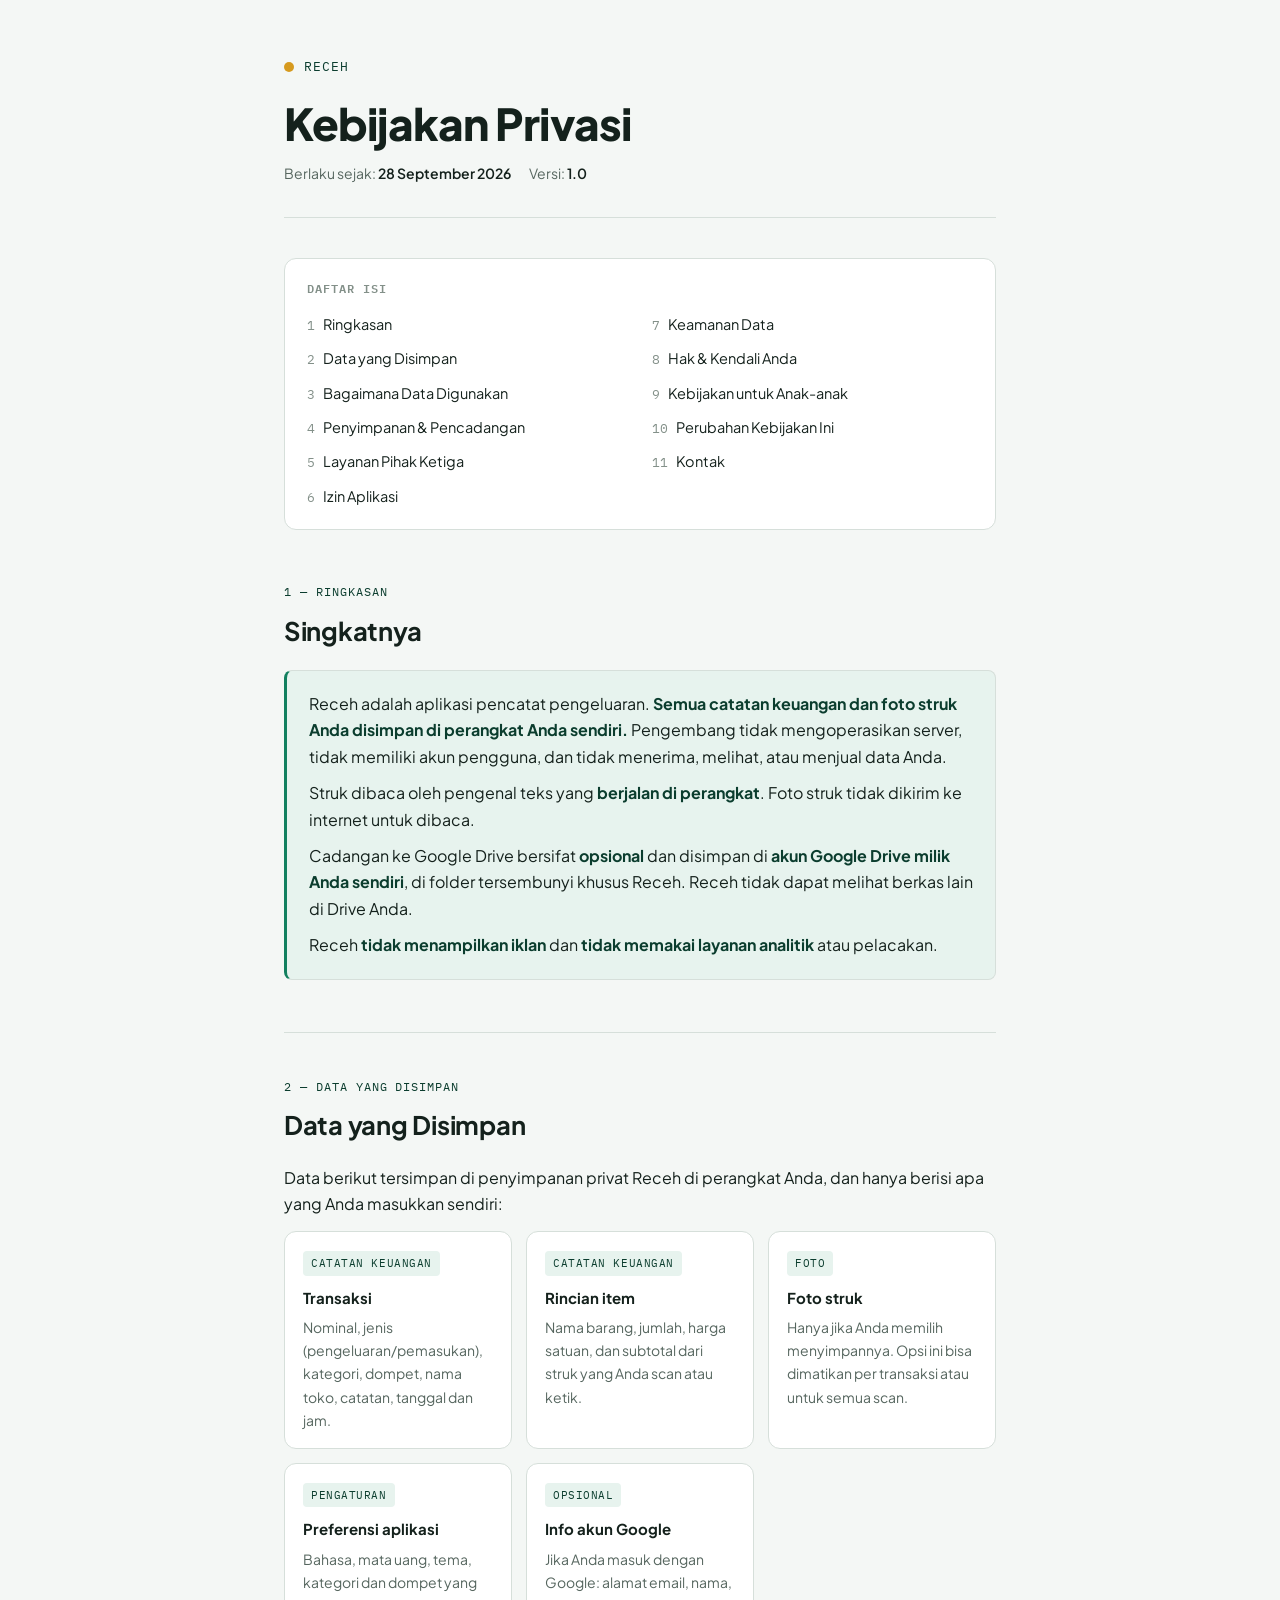
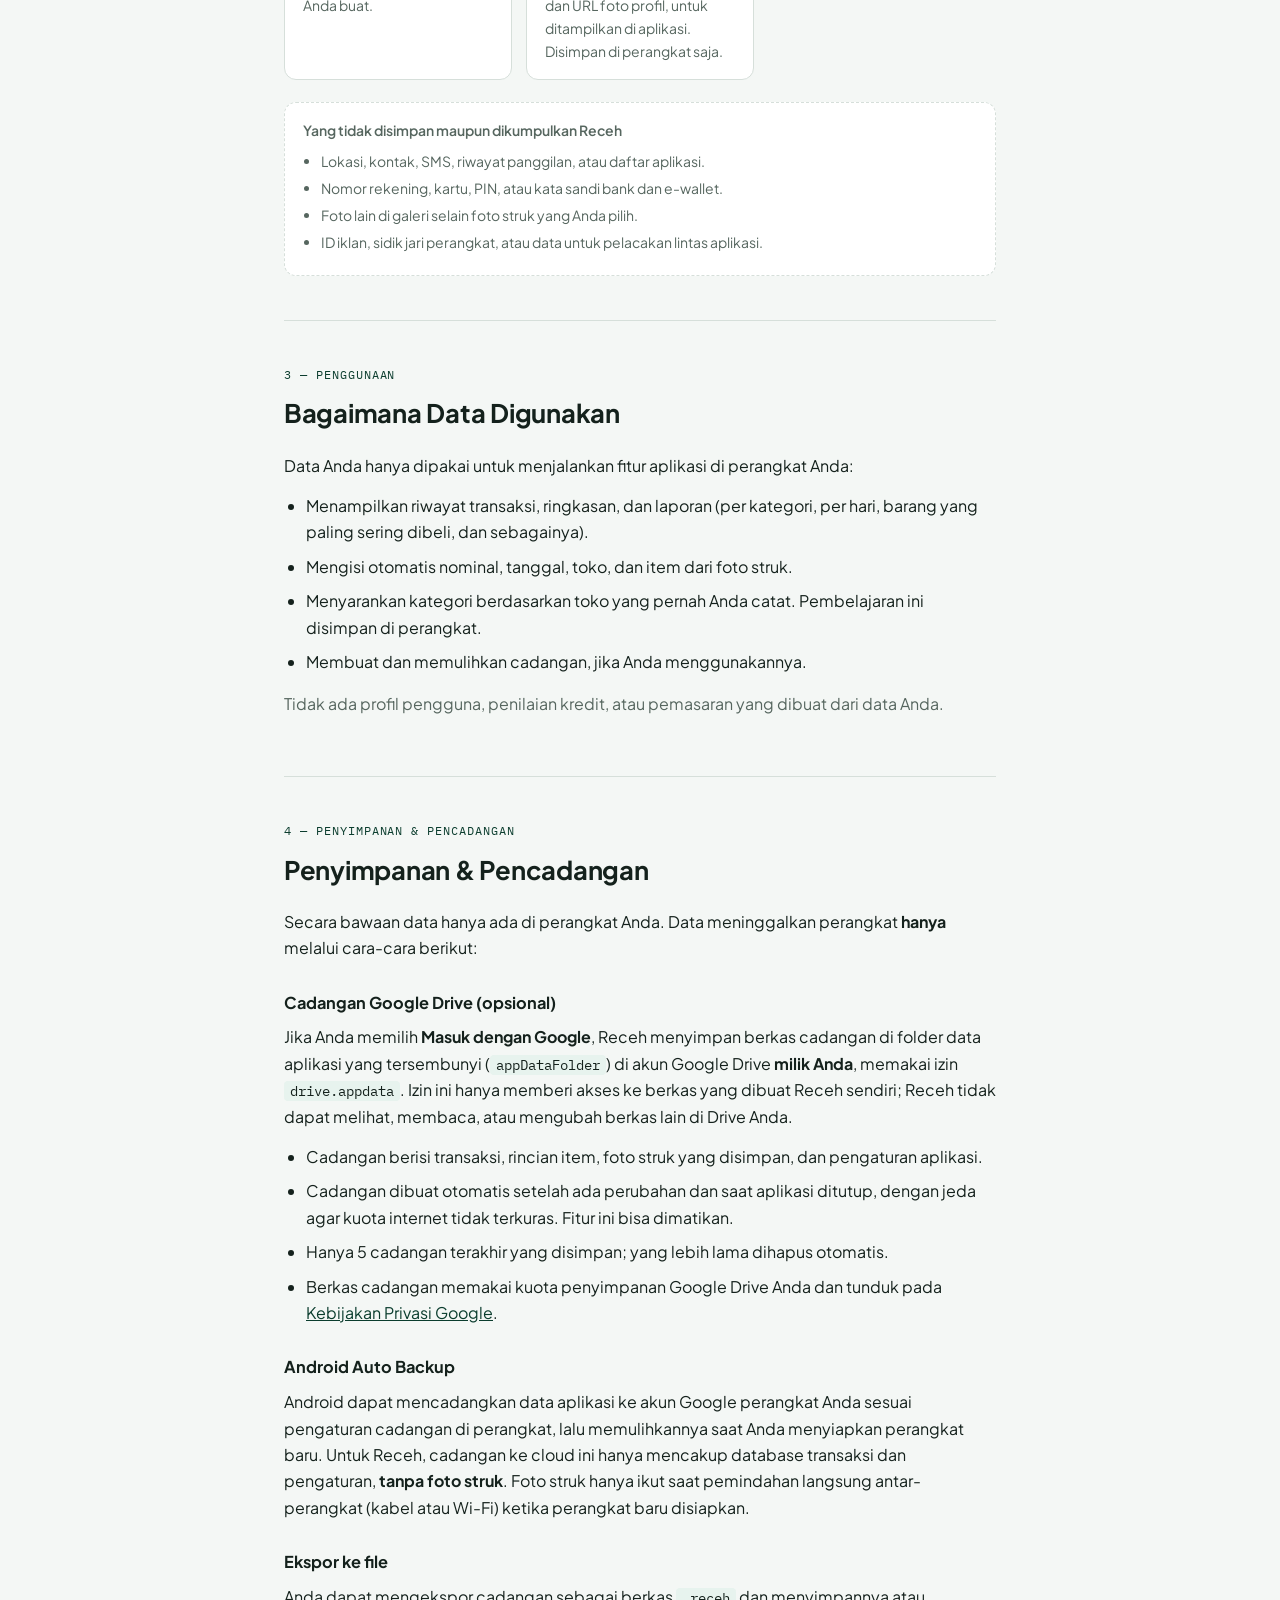
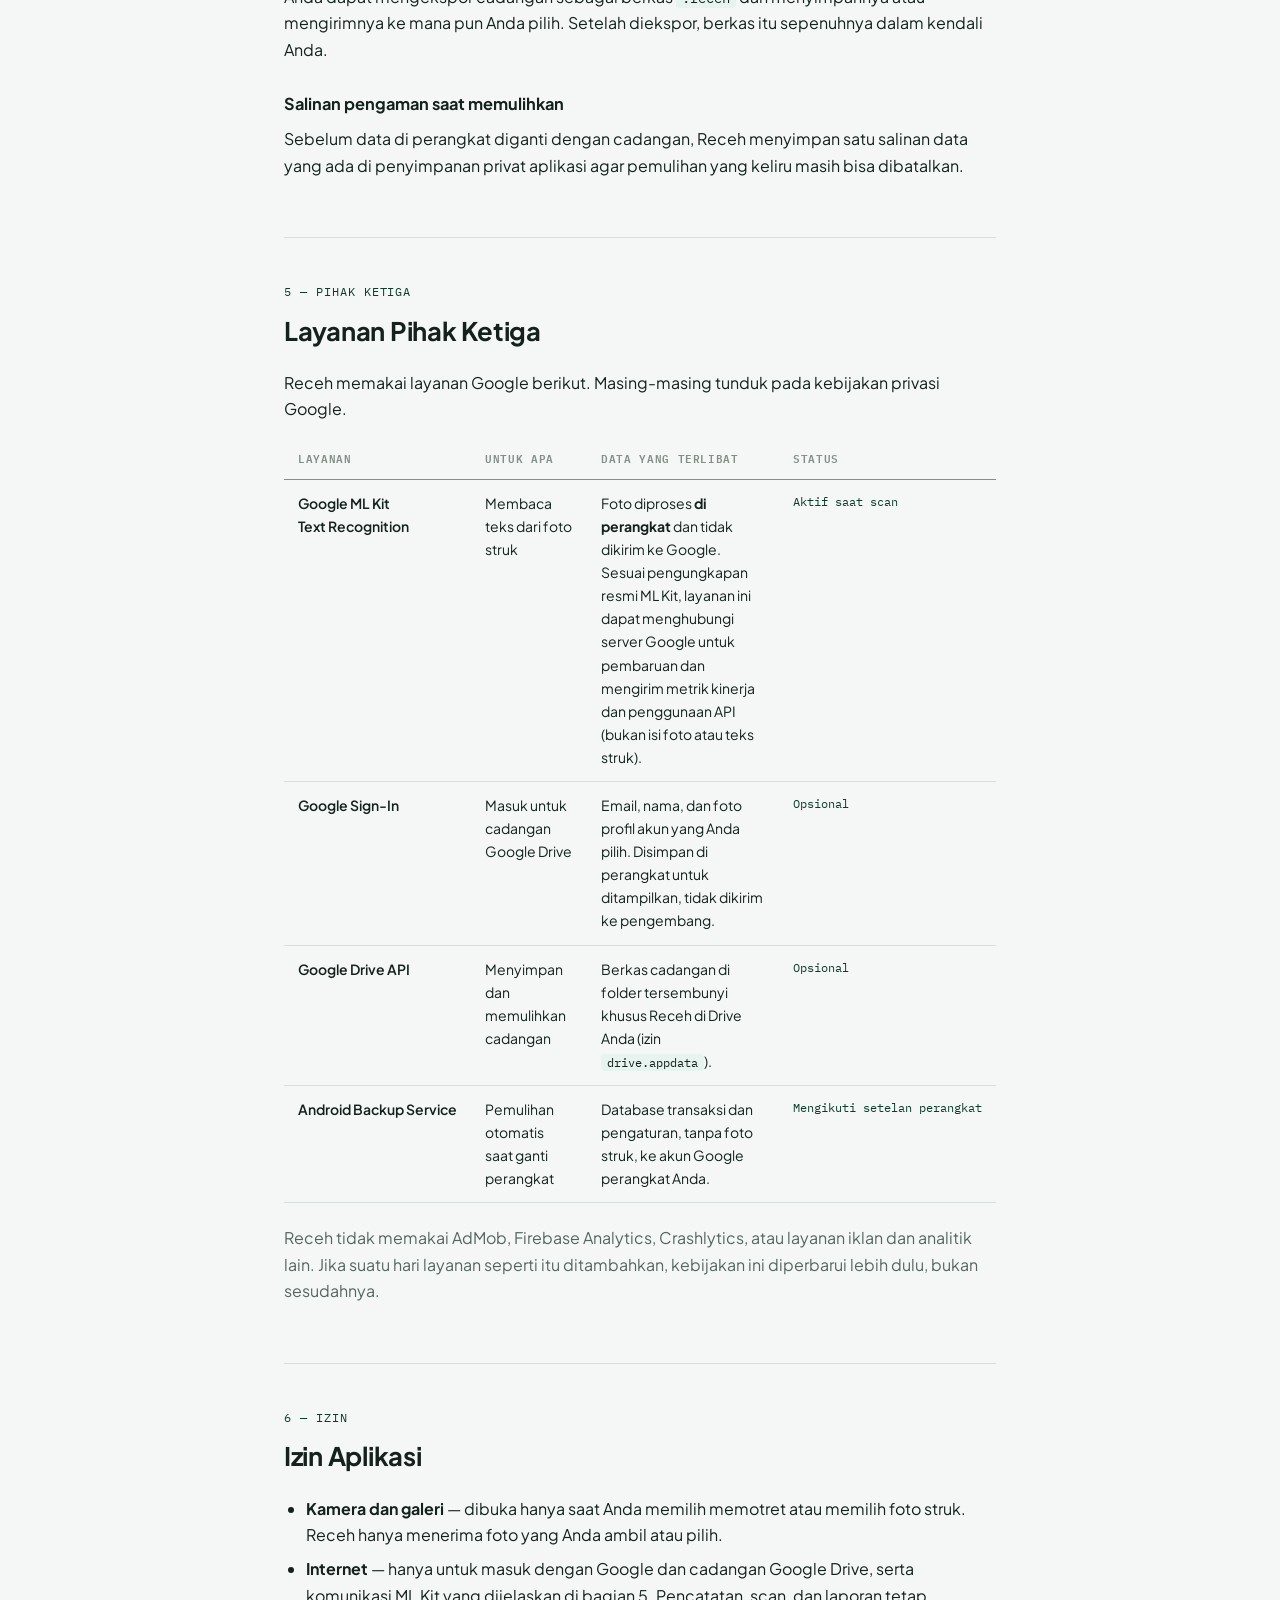
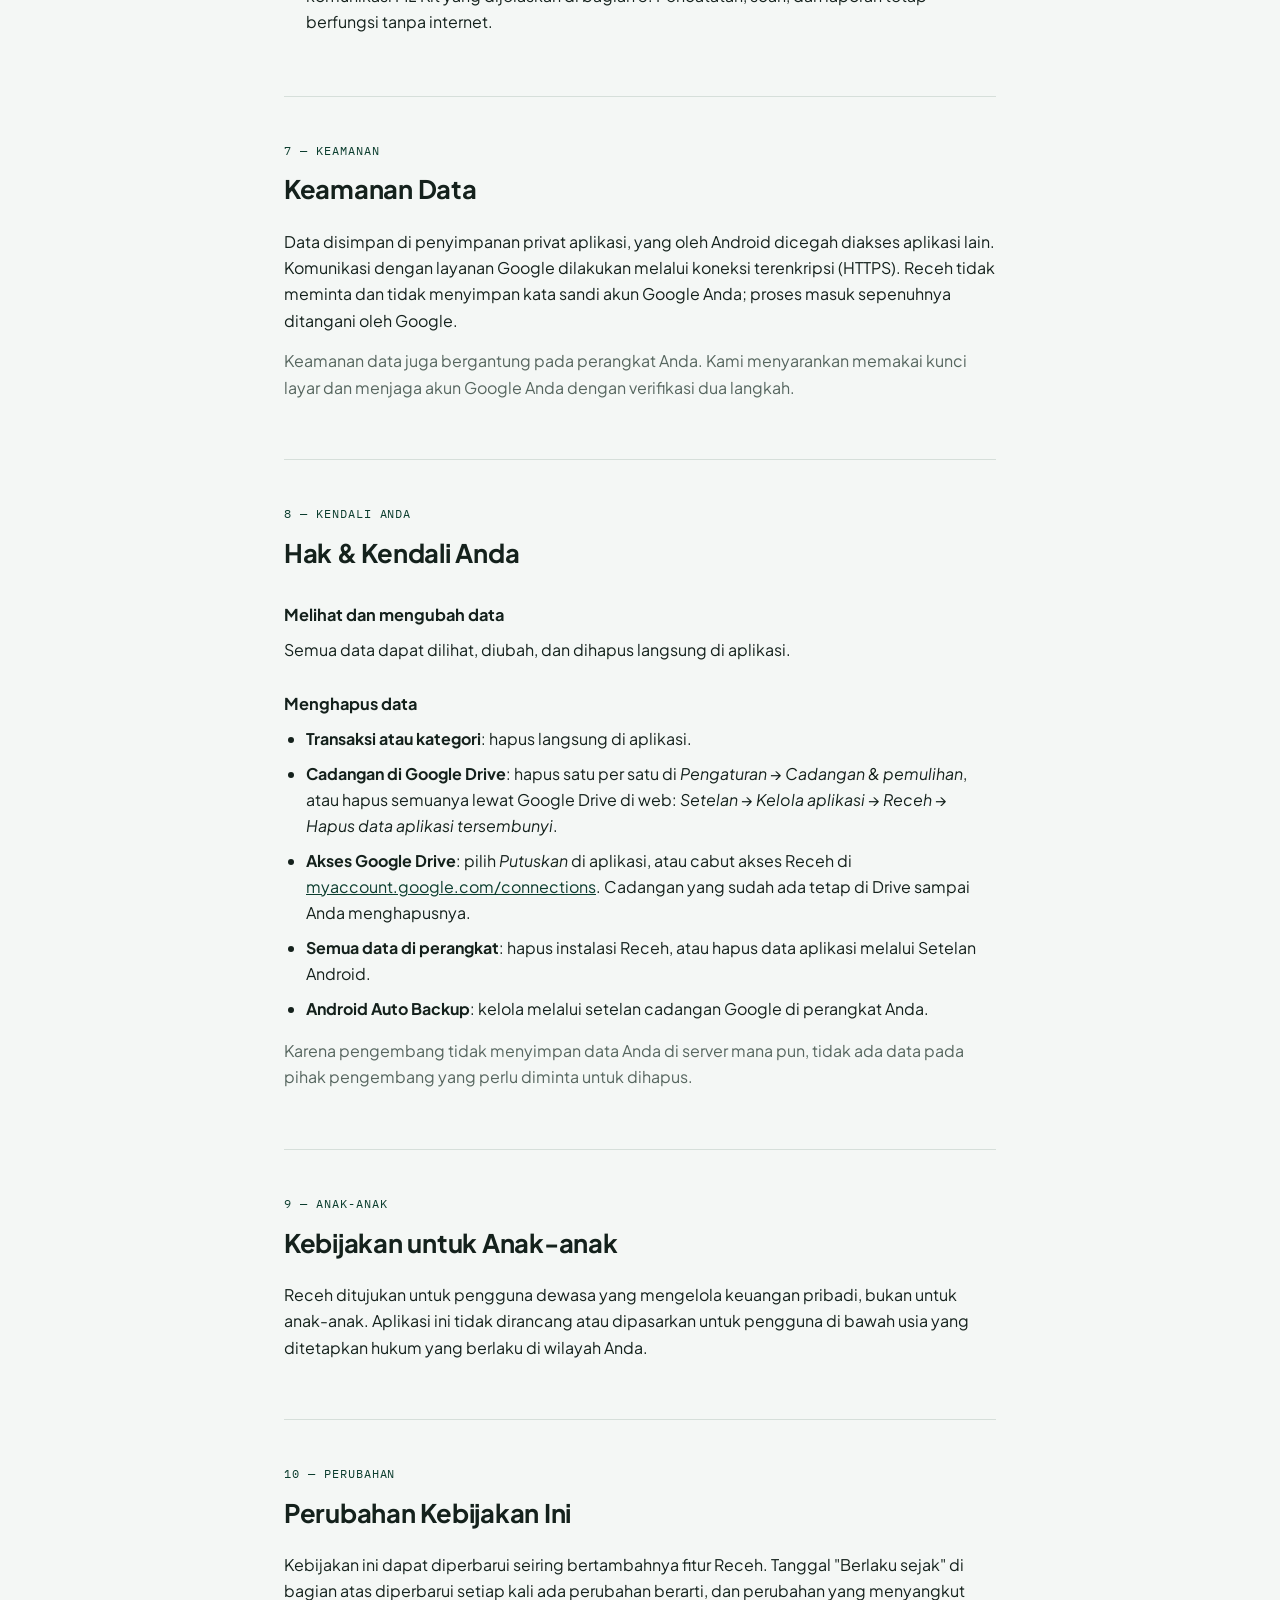
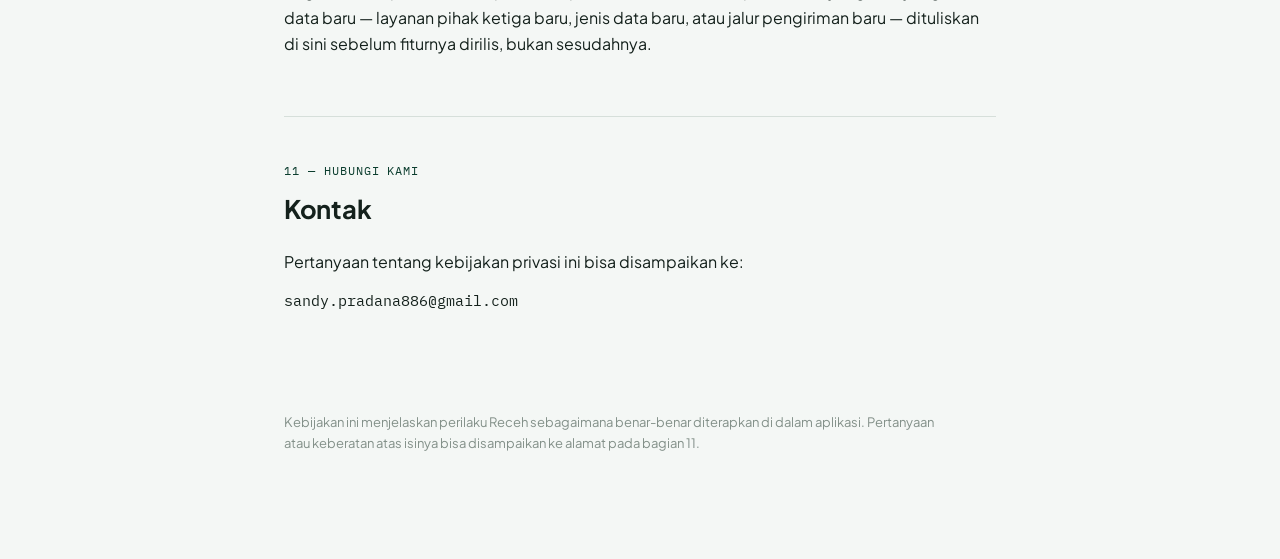
==== index.html @ eab9de89 "Kebijakan privasi Receh Halaman publik untuk Google Play Console dan layar Branding OAuth: data yang" ====
<!doctype html>
<html lang="id">
<head>
<meta charset="utf-8">
<meta name="viewport" content="width=device-width, initial-scale=1">
<title>Receh</title>
<meta http-equiv="refresh" content="0; url=privacy-policy.html">
<link rel="canonical" href="privacy-policy.html">
</head>
<body>
<p><a href="privacy-policy.html">Kebijakan Privasi Receh</a></p>
</body>
</html>
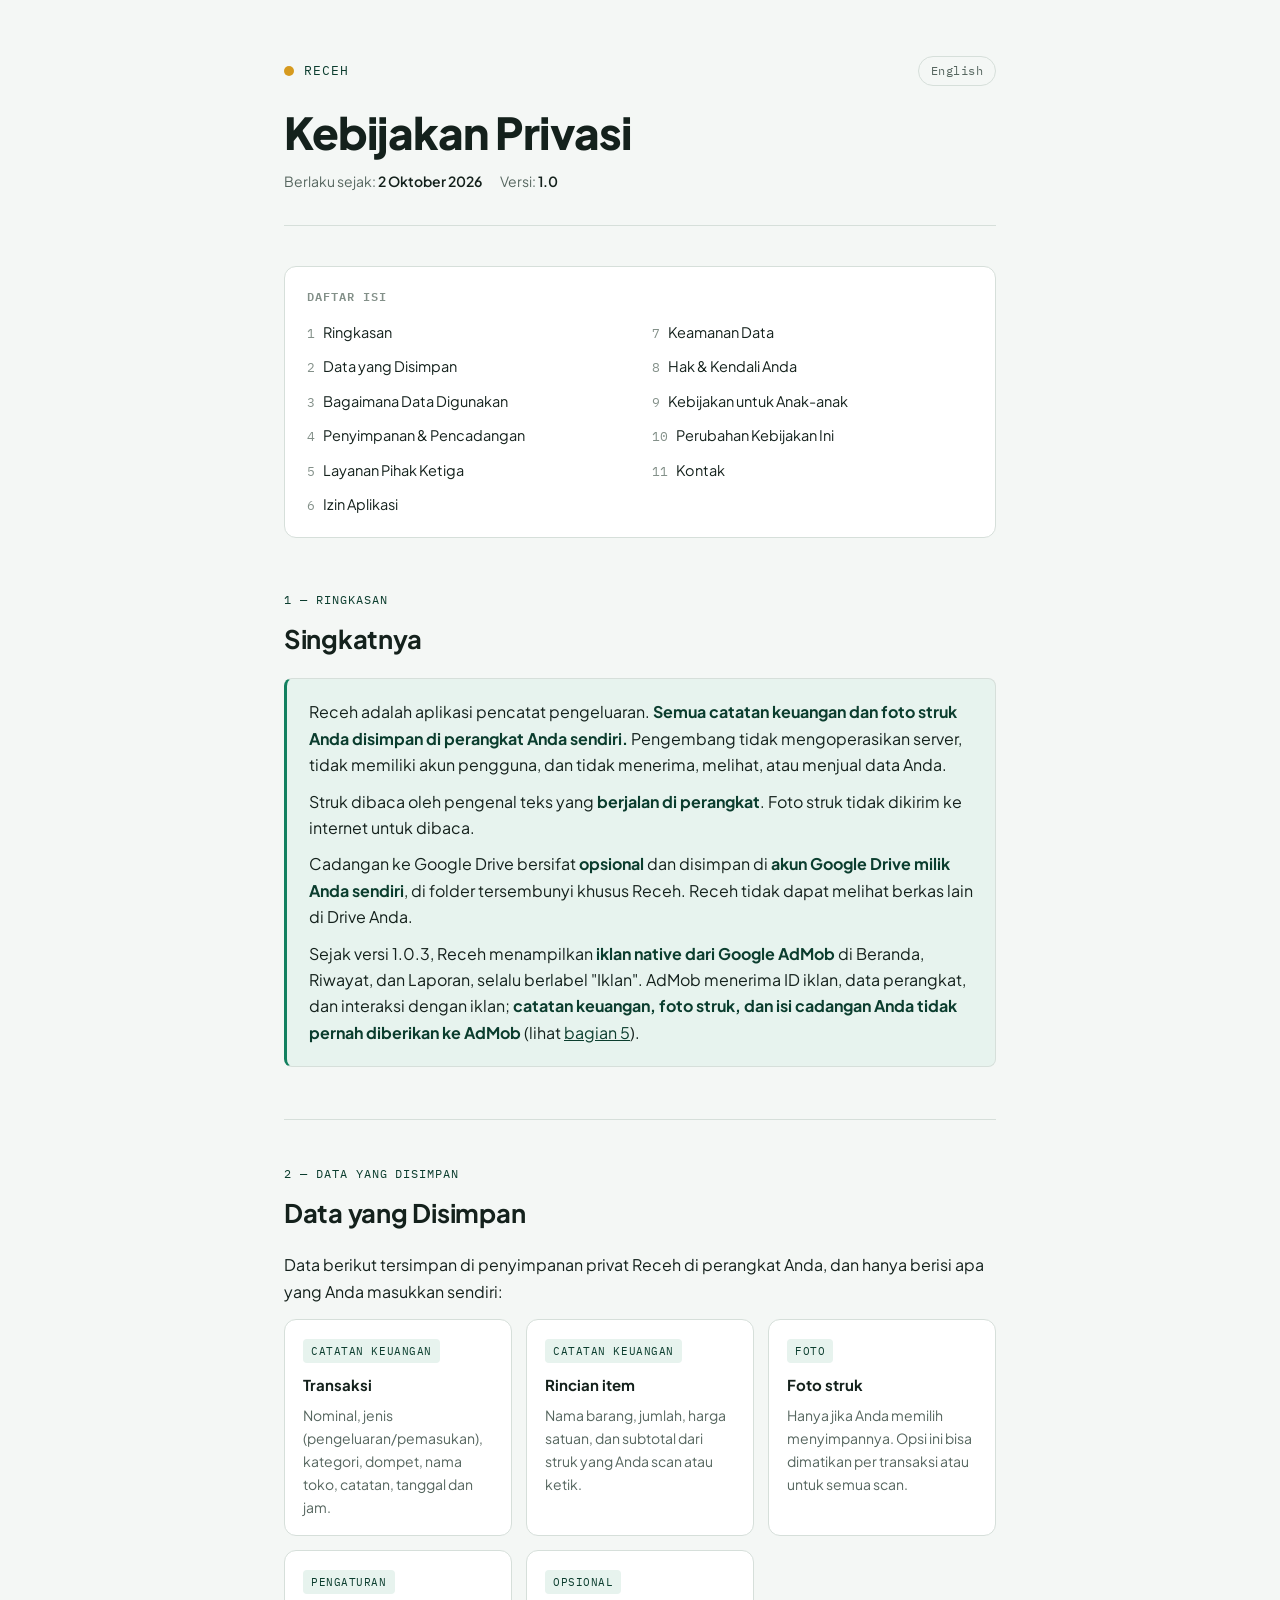
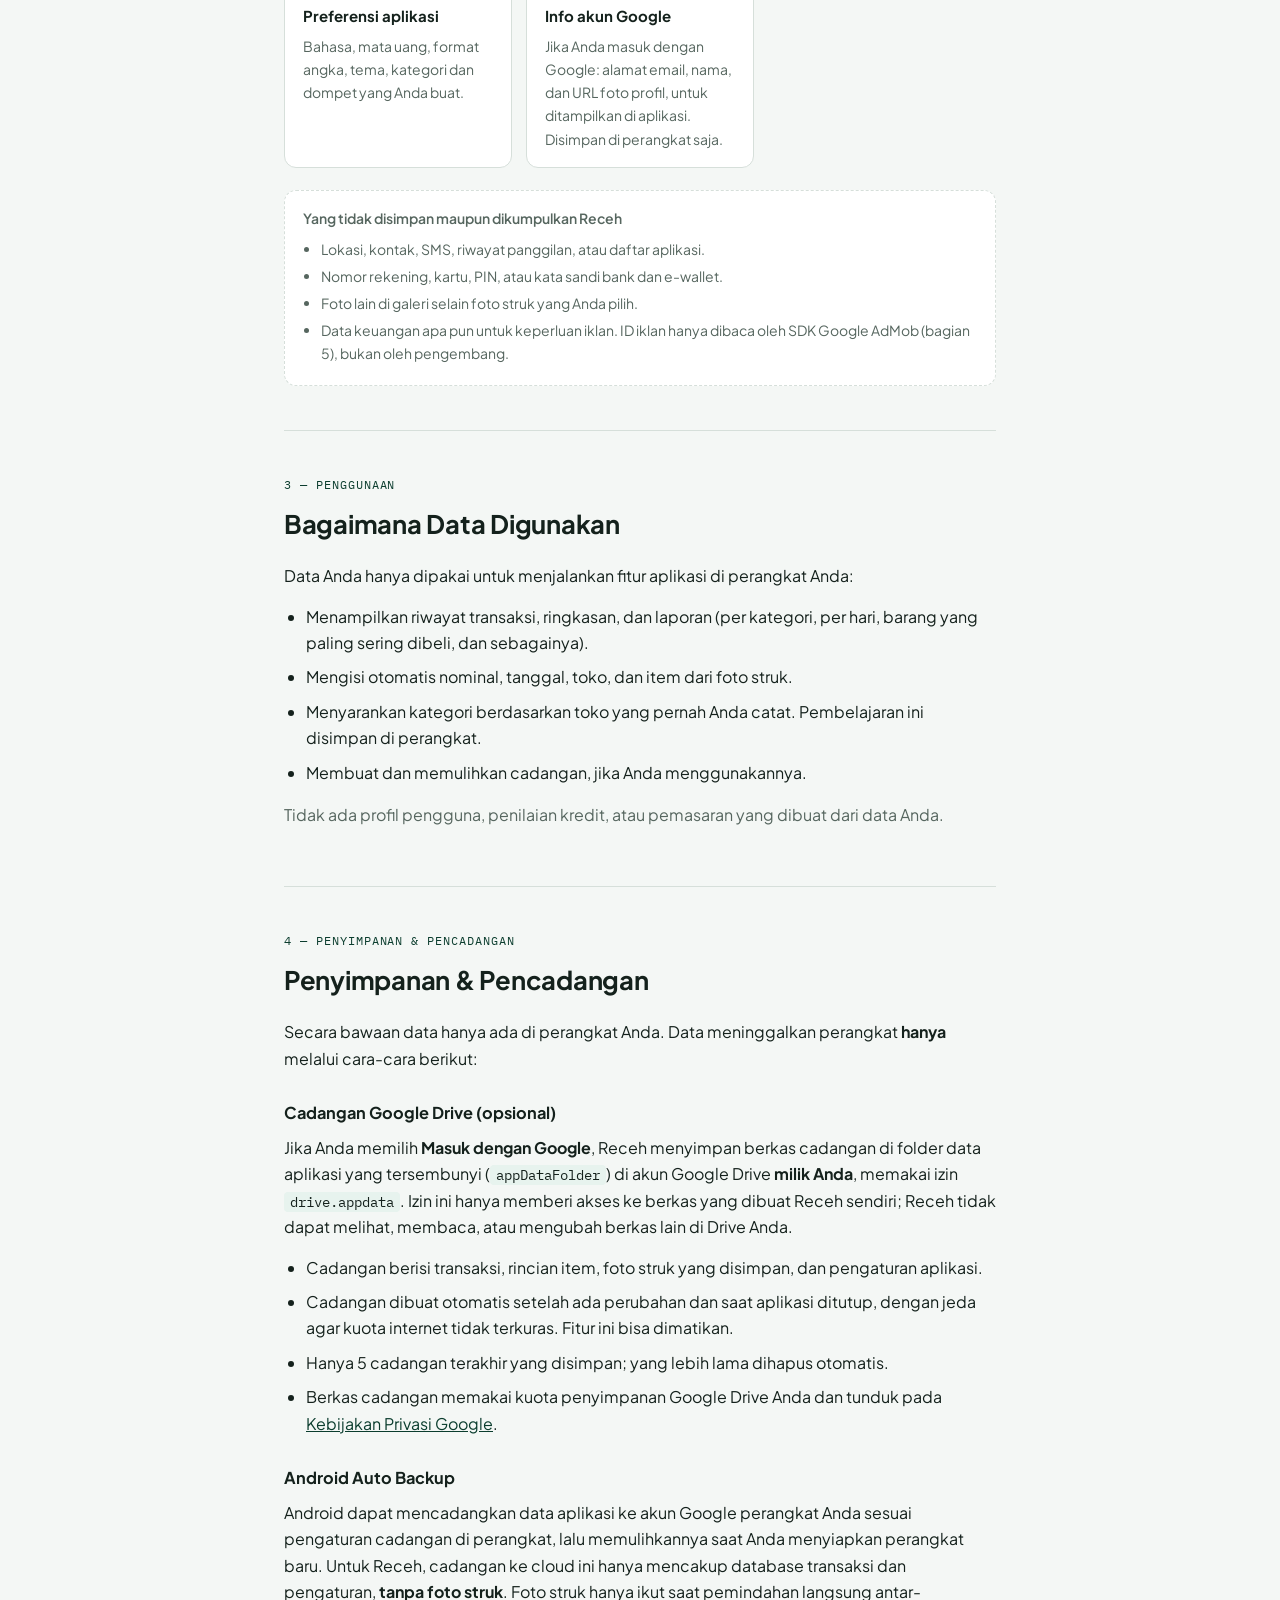
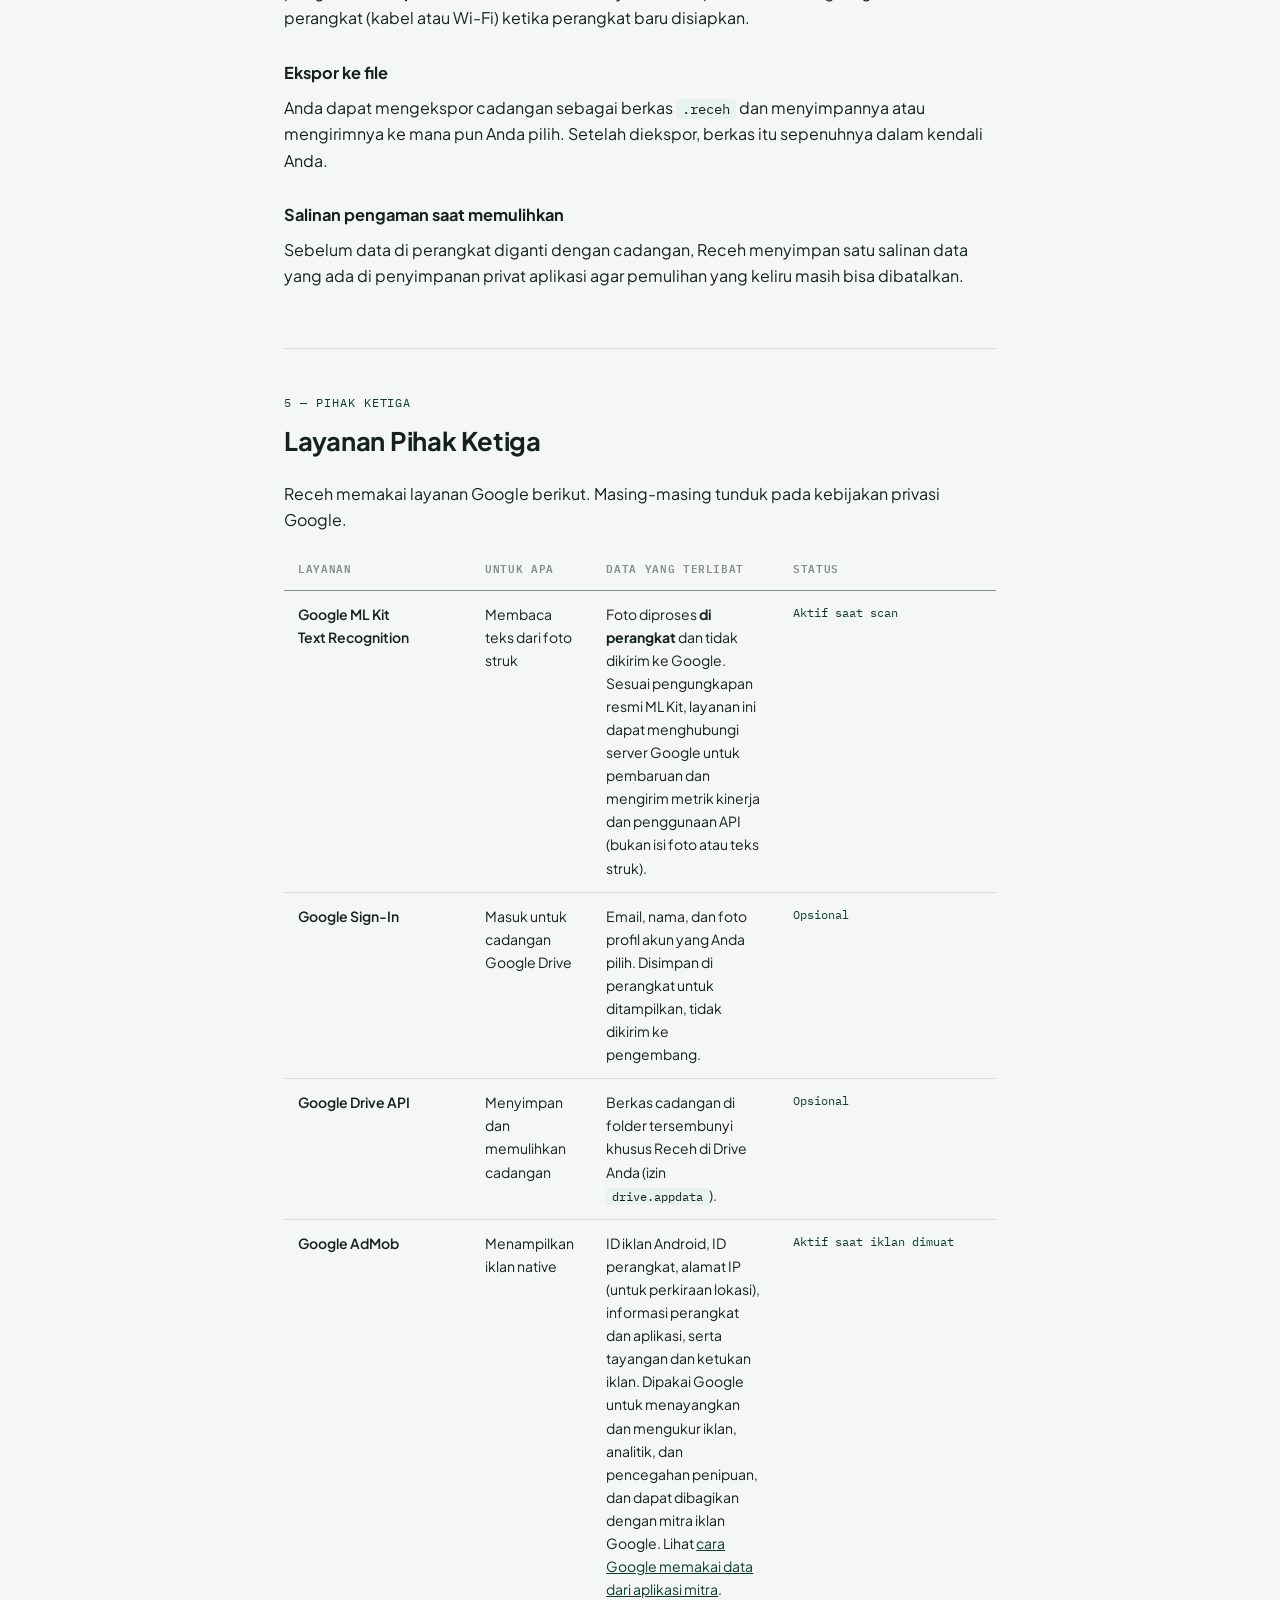
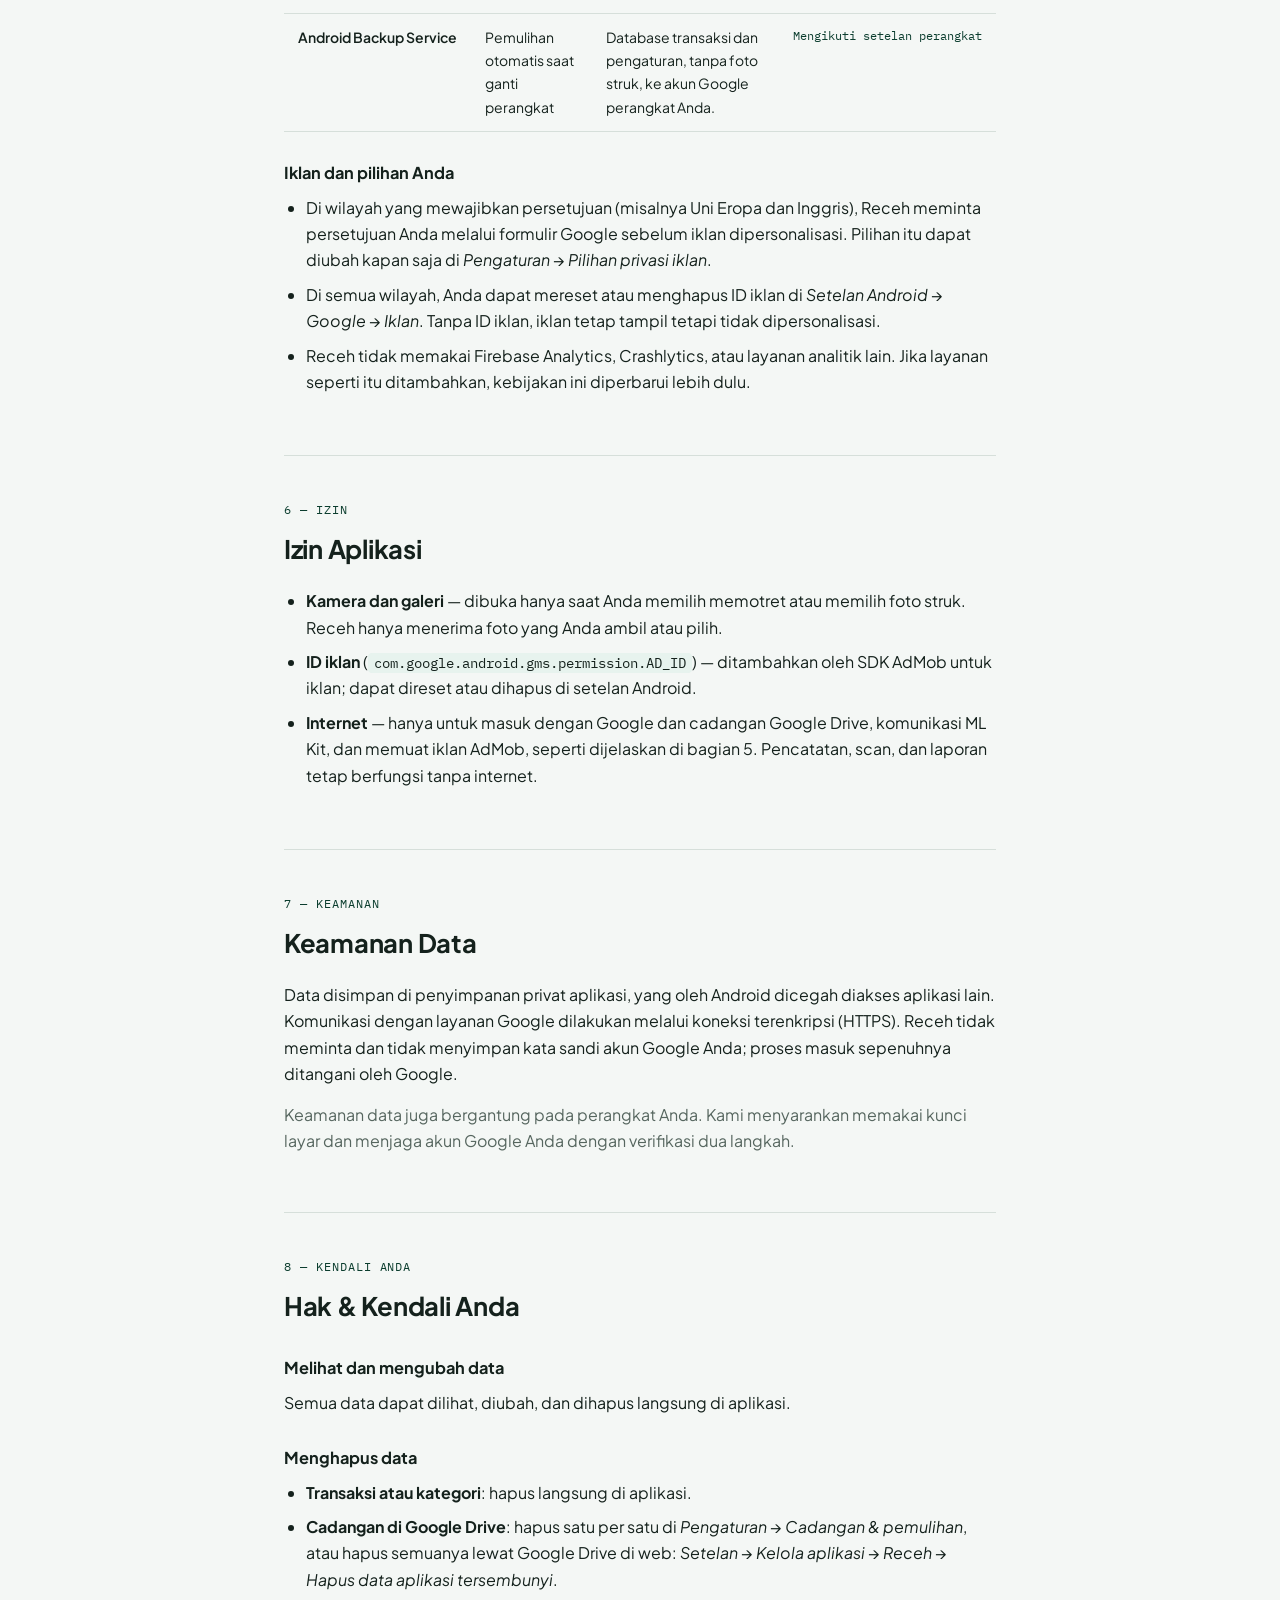
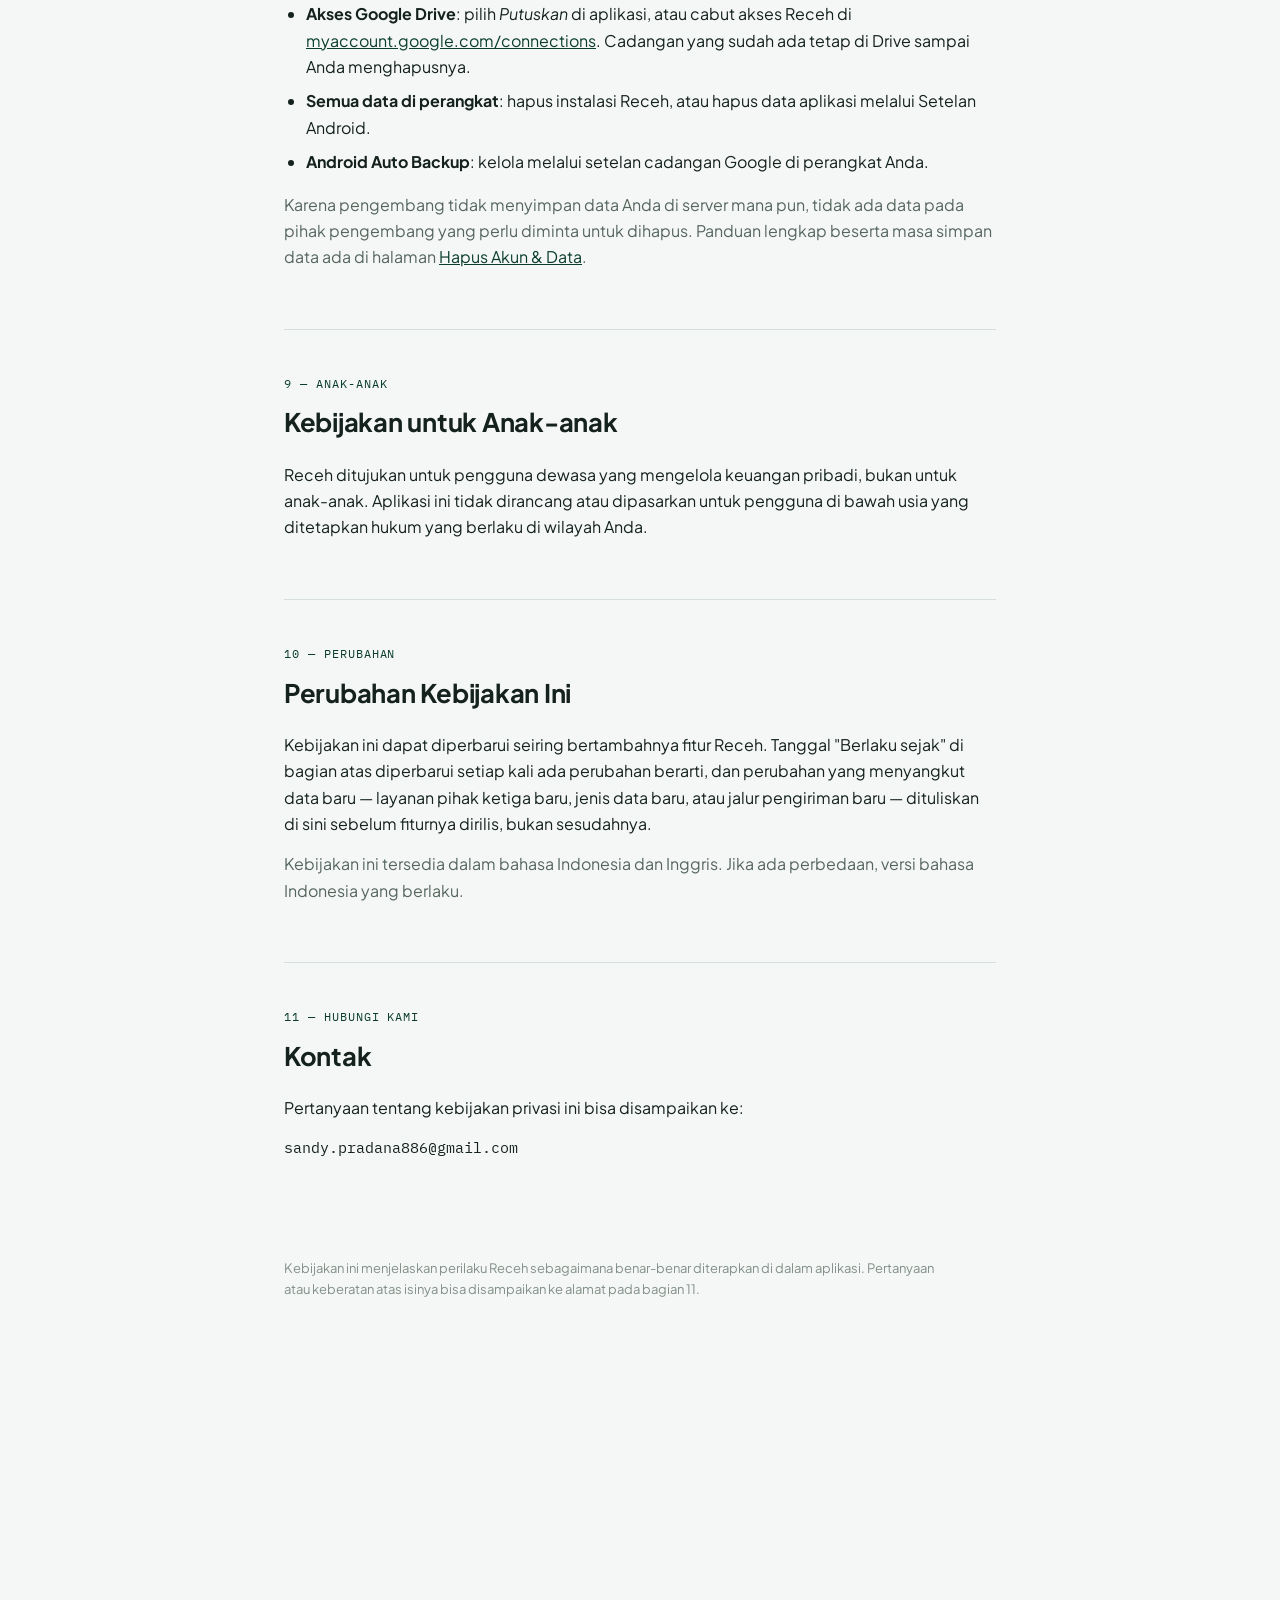
==== commit 7162ae55: "Kebijakan privasi dalam bahasa Inggris dan tombol ganti bahasa Co-Authored-By: Claude Opus 5.5 <nore" ====
--- a/index.html
+++ b/index.html
@@ -8,6 +8,6 @@
 <link rel="canonical" href="privacy-policy.html">
 </head>
 <body>
-<p><a href="privacy-policy.html">Kebijakan Privasi Receh</a></p>
+<p><a href="privacy-policy.html">Kebijakan Privasi Receh</a> · <a href="privacy-policy-en.html" hreflang="en">Receh Privacy Policy (English)</a></p>
 </body>
 </html>
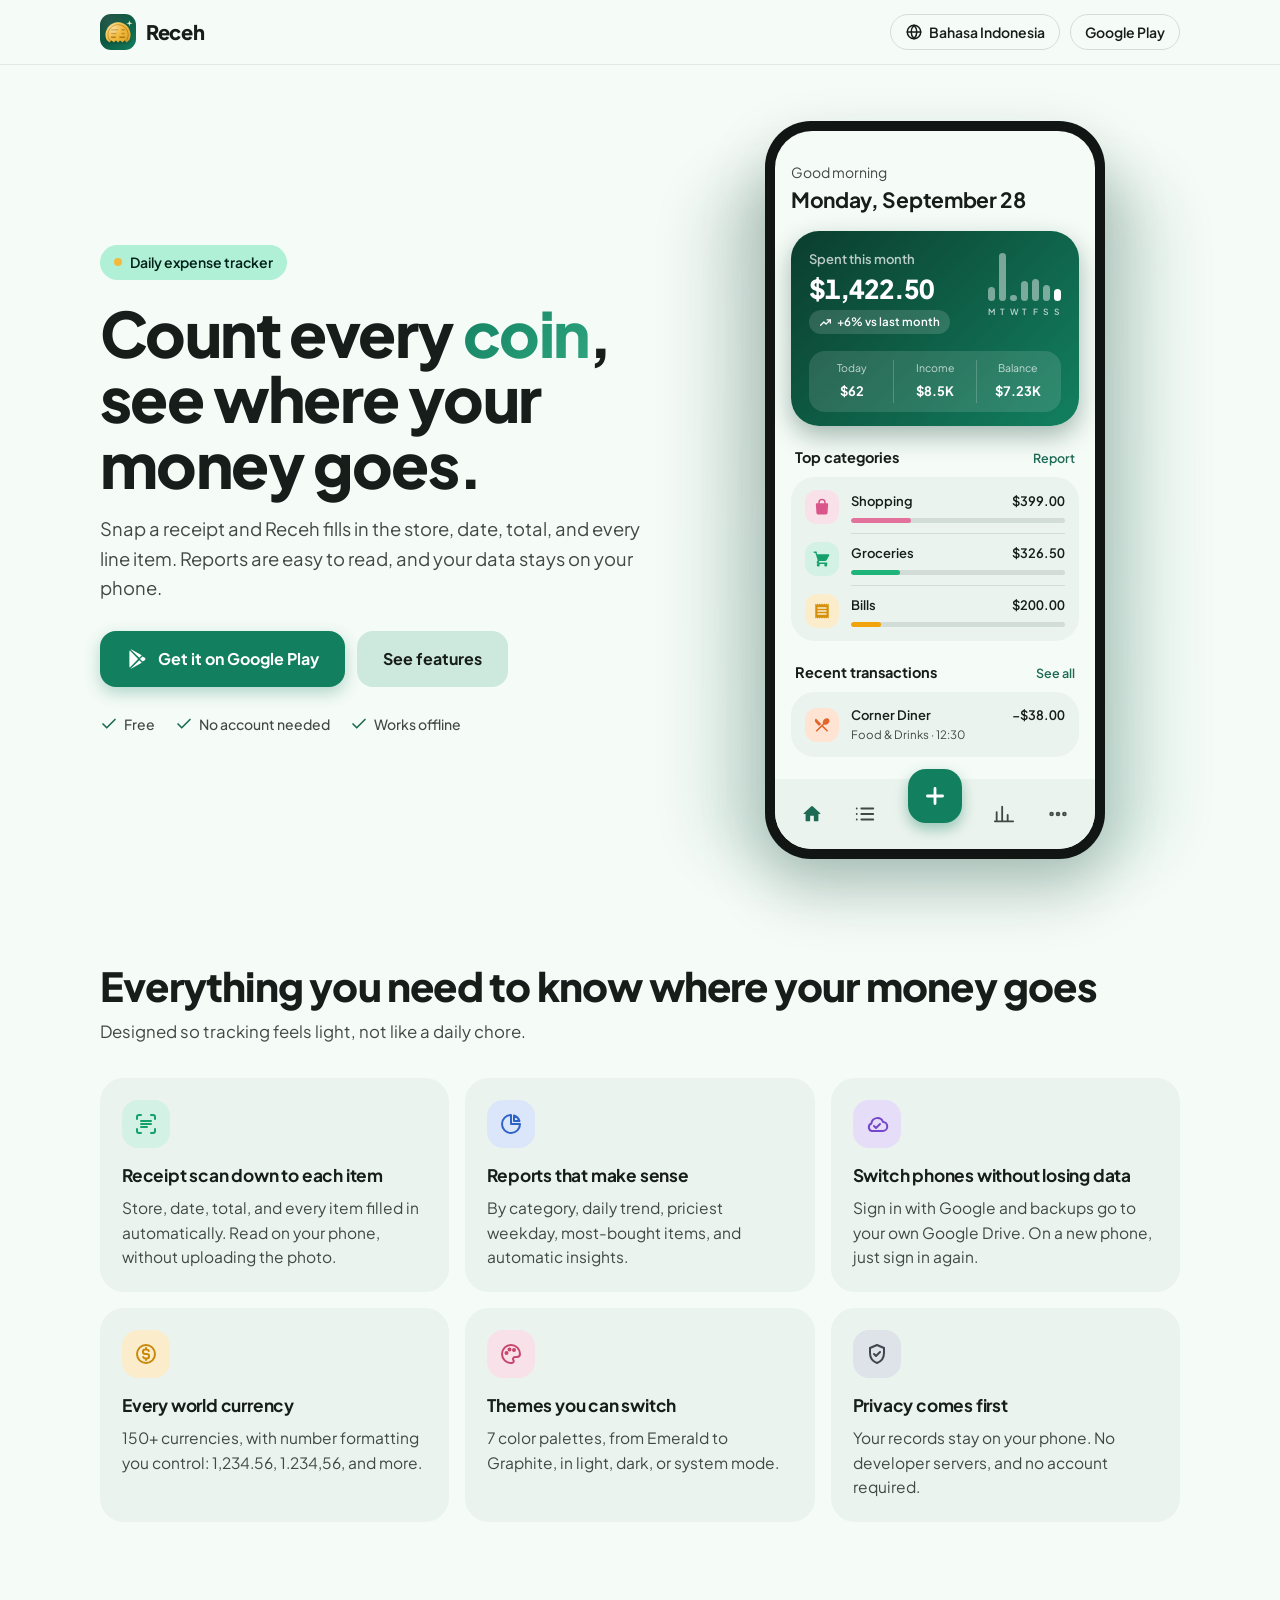
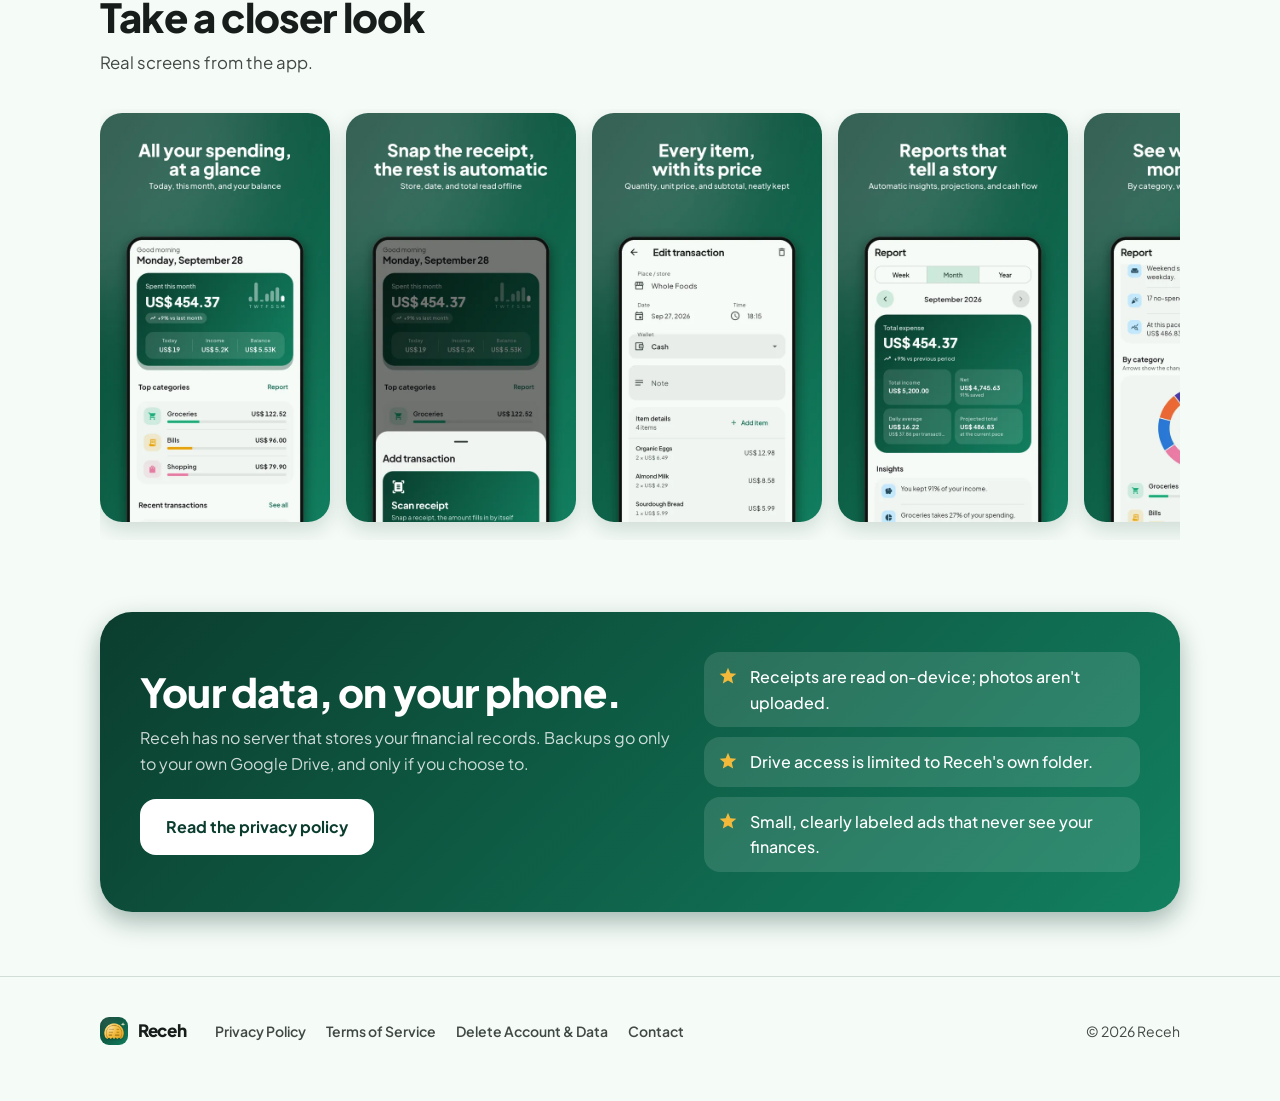
==== commit 1c03a212: "Halaman utama dan Syarat Layanan bergaya aplikasi Receh Dua bahasa dengan pengalih yang diingat, mod" ====
--- a/index.html
+++ b/index.html
@@ -1,13 +1,318 @@
 <!doctype html>
-<html lang="id">
+<html lang="id" data-lang="id">
 <head>
 <meta charset="utf-8">
 <meta name="viewport" content="width=device-width, initial-scale=1">
 <title>Receh</title>
-<meta http-equiv="refresh" content="0; url=privacy-policy.html">
-<link rel="canonical" href="privacy-policy.html">
+<meta name="description" content="Receh — catat pengeluaran harian, scan struk sampai ke rincian item, dan lihat laporan yang mudah dipahami. Data tersimpan di HP kamu.">
+<meta name="theme-color" content="#0B3D2E">
+<link rel="icon" type="image/png" href="assets/favicon.png">
+<link rel="apple-touch-icon" href="assets/icon-192.png">
+<meta property="og:title" content="Receh: Catat Pengeluaran">
+<meta property="og:description" content="Catat tiap receh, scan struk, dan lihat ke mana uangmu pergi.">
+<meta property="og:image" content="assets/icon-192.png">
+<link rel="preconnect" href="https://fonts.googleapis.com">
+<link rel="preconnect" href="https://fonts.gstatic.com" crossorigin>
+<link rel="stylesheet" href="https://fonts.googleapis.com/css2?family=Plus+Jakarta+Sans:wght@400;500;600;700;800&display=swap">
+<link rel="stylesheet" href="assets/site.css">
+<style>
+  /* ---- Replika layar Beranda ---- */
+  .stage { position: relative; display: flex; justify-content: center; }
+  .stage::before {
+    content: ""; position: absolute; inset: 8% 4% 0; border-radius: 48px;
+    background: linear-gradient(135deg, var(--hero-a), var(--hero-b)); opacity: 0.14; filter: blur(30px);
+  }
+  .phone {
+    position: relative; width: 340px; max-width: 100%;
+    background: #111614; border-radius: 46px; padding: 10px;
+    box-shadow: 0 30px 60px rgba(11, 61, 46, 0.28);
+  }
+  .screen {
+    position: relative; background: var(--surface); border-radius: 37px; overflow: hidden;
+    padding: 30px 16px 92px; min-height: 640px;
+  }
+  .screen .greet { color: var(--muted); font-size: 14px; }
+  .screen .date { font-weight: 700; font-size: 21px; letter-spacing: -0.3px; margin-bottom: 14px; }
+  .hero-card {
+    background: linear-gradient(135deg, var(--hero-a), var(--hero-b));
+    border-radius: var(--radius-hero); color: #fff; padding: 18px 18px 14px; box-shadow: var(--shadow);
+  }
+  .hero-card .row { display: flex; gap: 10px; }
+  .hero-card .label { font-size: 13px; font-weight: 600; color: rgba(255,255,255,.72); }
+  .hero-card .amount { font-size: 26px; font-weight: 800; letter-spacing: -1px; line-height: 1.15; margin: 4px 0 6px; font-variant-numeric: tabular-nums; white-space: nowrap; }
+  .pill { display: inline-flex; align-items: center; gap: 5px; background: rgba(255,255,255,.14); border-radius: 999px; padding: 3px 10px; font-size: 11.5px; font-weight: 600; }
+  .pill svg { width: 13px; height: 13px; }
+  .bars { margin-left: auto; display: flex; flex-direction: column; align-items: center; gap: 4px; }
+  .bars .cols { display: flex; align-items: flex-end; gap: 4px; height: 52px; }
+  .bars .cols i { width: 7px; border-radius: 4px; background: rgba(255,255,255,.45); }
+  .bars .cols i.today { background: #fff; }
+  .bars .days { display: flex; gap: 4px; font-size: 8.5px; color: rgba(255,255,255,.7); }
+  .bars .days b { width: 7px; text-align: center; font-weight: 600; }
+  .figures { display: flex; margin-top: 16px; background: rgba(255,255,255,.12); border-radius: 16px; padding: 9px 2px; }
+  .figures div { flex: 1; text-align: center; }
+  .figures div + div { border-left: 1px solid rgba(255,255,255,.2); }
+  .figures small { display: block; font-size: 10.5px; color: rgba(255,255,255,.72); }
+  .figures strong { font-size: 13px; font-weight: 700; font-variant-numeric: tabular-nums; }
+  .sec { display: flex; align-items: baseline; justify-content: space-between; margin: 20px 4px 8px; }
+  .sec b { font-size: 14.5px; font-weight: 700; }
+  .sec > span { font-size: 12.5px; font-weight: 600; color: var(--primary); }
+  .group { background: var(--surface-low); border-radius: var(--radius-card); padding: 4px 0; }
+  .tx { display: flex; align-items: center; gap: 12px; padding: 9px 14px; position: relative; }
+  .tx + .tx::before { content: ""; position: absolute; top: 0; left: 60px; right: 14px; border-top: 1px solid var(--line); }
+  .av { width: 34px; height: 34px; border-radius: 12px; display: grid; place-items: center; flex: none; }
+  .av svg { width: 18px; height: 18px; }
+  .tx .meta { flex: 1; min-width: 0; }
+  .tx .name { display: flex; justify-content: space-between; gap: 8px; font-size: 13px; font-weight: 600; }
+  .tx .name em { font-style: normal; font-variant-numeric: tabular-nums; white-space: nowrap; }
+  .track { height: 5px; border-radius: 3px; background: var(--line); margin-top: 6px; overflow: hidden; }
+  .track i { display: block; height: 100%; border-radius: 3px; }
+  .tx .sub { font-size: 11.5px; color: var(--muted); }
+  .appbar {
+    position: absolute; left: 0; right: 0; bottom: 0; height: 70px;
+    background: var(--surface-low); display: flex; align-items: center; justify-content: space-around; padding: 0 10px;
+  }
+  .appbar svg { width: 22px; height: 22px; color: var(--muted); }
+  .appbar .on { color: var(--primary); }
+  .fab {
+    width: 54px; height: 54px; border-radius: 18px; margin-top: -36px;
+    background: var(--hero-b); display: grid; place-items: center; box-shadow: 0 6px 14px rgba(18,128,95,.4);
+  }
+  .fab svg { color: #fff; width: 26px; height: 26px; }
+
+  /* ---- Fitur sebagai kartu dengan avatar kategori ---- */
+  .features { display: grid; grid-template-columns: repeat(3, 1fr); gap: 16px; }
+  .feature { background: var(--surface-low); border-radius: var(--radius-card); padding: 22px; }
+  .feature .av { width: 48px; height: 48px; border-radius: 16px; margin-bottom: 14px; }
+  .feature .av svg { width: 24px; height: 24px; }
+  .feature h3 { margin: 0 0 6px; font-size: 1.08rem; font-weight: 700; letter-spacing: -0.2px; }
+  .feature p { margin: 0; color: var(--muted); font-size: 0.97rem; }
+
+  /* ---- Galeri tangkapan layar ---- */
+  .shots { display: flex; gap: 16px; overflow-x: auto; scroll-snap-type: x mandatory; padding: 4px 4px 18px; }
+  .shots img { width: 230px; height: auto; aspect-ratio: 9 / 16; border-radius: 22px; scroll-snap-align: start; flex: none; box-shadow: 0 8px 20px rgba(11,61,46,.16); }
+
+  /* ---- Kartu privasi bergaya kartu utama aplikasi ---- */
+  .privacy-card {
+    background: linear-gradient(135deg, var(--hero-a), var(--hero-b)); color: #fff;
+    border-radius: 32px; padding: 40px; box-shadow: var(--shadow);
+    display: grid; grid-template-columns: 1.1fr 0.9fr; gap: 32px; align-items: center;
+  }
+  .privacy-card h2 { color: #fff; }
+  .privacy-card p { color: rgba(255,255,255,.8); margin: 0 0 22px; }
+  .privacy-card ul { list-style: none; margin: 0; padding: 0; display: grid; gap: 10px; }
+  .privacy-card li { display: flex; gap: 12px; align-items: flex-start; background: rgba(255,255,255,.12); border-radius: 16px; padding: 12px 14px; font-weight: 500; }
+  .privacy-card li svg { width: 20px; height: 20px; flex: none; margin-top: 2px; color: var(--gold); }
+
+  @media (max-width: 900px) {
+    .privacy-card { grid-template-columns: 1fr; }
+    .features { grid-template-columns: 1fr 1fr; }
+  }
+  @media (max-width: 600px) {
+    .features { grid-template-columns: 1fr; }
+    .privacy-card { padding: 26px 20px; border-radius: 28px; }
+    .shots img { width: 200px; }
+  }
+</style>
 </head>
 <body>
-<p><a href="privacy-policy.html">Kebijakan Privasi Receh</a> · <a href="privacy-policy-en.html" hreflang="en">Receh Privacy Policy (English)</a></p>
+
+<header class="topbar">
+  <div class="wrap">
+    <a class="brand" href="./"><img src="assets/icon-192.png" alt="" width="36" height="36">Receh</a>
+    <span class="spacer"></span>
+    <button class="chip" id="lang" type="button" aria-label="Ganti bahasa / Change language">
+      <svg width="18" height="18" viewBox="0 0 24 24" fill="none" stroke="currentColor" stroke-width="2" stroke-linecap="round"><circle cx="12" cy="12" r="9"/><path d="M3 12h18M12 3c2.5 2.6 3.8 5.6 3.8 9s-1.3 6.4-3.8 9c-2.5-2.6-3.8-5.6-3.8-9S9.5 5.6 12 3z"/></svg>
+      <span class="id">English</span><span class="en">Bahasa Indonesia</span>
+    </button>
+    <a class="chip play-small" href="https://play.google.com/store/apps/details?id=com.sandika.cashflow" rel="noopener">Google Play</a>
+  </div>
+</header>
+
+<main>
+  <section class="hero">
+    <div class="wrap hero-grid">
+      <div>
+        <div class="eyebrow"><span class="dot"></span><span class="id">Pencatat pengeluaran harian</span><span class="en">Daily expense tracker</span></div>
+        <h1>
+          <span class="id">Catat tiap <span class="accent">receh</span>, lihat ke mana uangmu pergi.</span>
+          <span class="en">Count every <span class="accent">coin</span>, see where your money goes.</span>
+        </h1>
+        <p class="lede">
+          <span class="id">Foto struk, dan Receh mengisi toko, tanggal, total, sampai rincian tiap barang. Laporannya mudah dipahami, dan datamu tetap tersimpan di HP kamu.</span>
+          <span class="en">Snap a receipt and Receh fills in the store, date, total, and every line item. Reports are easy to read, and your data stays on your phone.</span>
+        </p>
+        <div class="cta">
+          <a class="btn btn-filled" href="https://play.google.com/store/apps/details?id=com.sandika.cashflow" rel="noopener">
+            <svg viewBox="0 0 24 24" fill="currentColor"><path d="M4.2 2.6c-.3.3-.5.8-.5 1.4v16c0 .6.2 1.1.5 1.4l9-9.4-9-9.4zm10.4 8.1 2.6-2.7L5.9 1.7c-.3-.2-.6-.2-.9-.2l9.6 9.2zm0 2.6L5 22.5c.3 0 .6 0 .9-.2l11.3-6.3-2.6-2.7zm5.9-2.6-2.4-1.3-2.9 2.6 2.9 2.6 2.4-1.3c.9-.5.9-2.1 0-2.6z"/></svg>
+            <span class="id">Unduh di Google Play</span><span class="en">Get it on Google Play</span>
+          </a>
+          <a class="btn btn-tonal" href="#fitur"><span class="id">Lihat fitur</span><span class="en">See features</span></a>
+        </div>
+        <div class="trust">
+          <span><svg viewBox="0 0 24 24" fill="none" stroke="currentColor" stroke-width="2.2" stroke-linecap="round" stroke-linejoin="round"><path d="M20 6 9 17l-5-5"/></svg><span class="id">Gratis</span><span class="en">Free</span></span>
+          <span><svg viewBox="0 0 24 24" fill="none" stroke="currentColor" stroke-width="2.2" stroke-linecap="round" stroke-linejoin="round"><path d="M20 6 9 17l-5-5"/></svg><span class="id">Tanpa perlu akun</span><span class="en">No account needed</span></span>
+          <span><svg viewBox="0 0 24 24" fill="none" stroke="currentColor" stroke-width="2.2" stroke-linecap="round" stroke-linejoin="round"><path d="M20 6 9 17l-5-5"/></svg><span class="id">Bisa tanpa internet</span><span class="en">Works offline</span></span>
+        </div>
+      </div>
+
+      <div class="stage" aria-hidden="true">
+        <div class="phone">
+          <div class="screen">
+            <div class="greet"><span class="id">Selamat pagi</span><span class="en">Good morning</span></div>
+            <div class="date"><span class="id">Senin, 28 September</span><span class="en">Monday, September 28</span></div>
+            <div class="hero-card">
+              <div class="row">
+                <div>
+                  <div class="label"><span class="id">Pengeluaran bulan ini</span><span class="en">Spent this month</span></div>
+                  <div class="amount"><span class="id">Rp 1.422.500</span><span class="en">$1,422.50</span></div>
+                  <span class="pill"><svg viewBox="0 0 24 24" fill="none" stroke="currentColor" stroke-width="2.4" stroke-linecap="round" stroke-linejoin="round"><path d="m3 17 6-6 4 4 8-8M15 7h6v6"/></svg><span class="id">+6% dari bulan lalu</span><span class="en">+6% vs last month</span></span>
+                </div>
+                <div class="bars">
+                  <div class="cols"><i style="height:14px"></i><i style="height:48px"></i><i style="height:6px"></i><i style="height:20px"></i><i style="height:22px"></i><i style="height:16px"></i><i class="today" style="height:12px"></i></div>
+                  <div class="days id"><b>S</b><b>S</b><b>R</b><b>K</b><b>J</b><b>S</b><b>M</b></div>
+                  <div class="days en"><b>M</b><b>T</b><b>W</b><b>T</b><b>F</b><b>S</b><b>S</b></div>
+                </div>
+              </div>
+              <div class="figures">
+                <div><small><span class="id">Hari ini</span><span class="en">Today</span></small><strong><span class="id">Rp 62 rb</span><span class="en">$62</span></strong></div>
+                <div><small><span class="id">Pemasukan</span><span class="en">Income</span></small><strong><span class="id">Rp 8,5 jt</span><span class="en">$8.5K</span></strong></div>
+                <div><small><span class="id">Saldo</span><span class="en">Balance</span></small><strong><span class="id">Rp 7,23 jt</span><span class="en">$7.23K</span></strong></div>
+              </div>
+            </div>
+
+            <div class="sec"><b><span class="id">Kategori teratas</span><span class="en">Top categories</span></b><span><span class="id">Laporan</span><span class="en">Report</span></span></div>
+            <div class="group">
+              <div class="tx">
+                <div class="av" style="background:#F9E1EA;color:#D9558A"><svg viewBox="0 0 24 24" fill="currentColor"><path d="M7 7V6a5 5 0 0 1 10 0v1h2.2c.6 0 1 .4 1 1l-.8 12a2 2 0 0 1-2 1.9H6.6a2 2 0 0 1-2-1.9L3.8 8c0-.6.4-1 1-1H7zm2 0h6V6a3 3 0 0 0-6 0v1z"/></svg></div>
+                <div class="meta"><div class="name"><span class="id">Belanja</span><span class="en">Shopping</span><em><span class="id">Rp 399.000</span><span class="en">$399.00</span></em></div><div class="track"><i style="width:28%;background:#E2729C"></i></div></div>
+              </div>
+              <div class="tx">
+                <div class="av" style="background:#D3F1E4;color:#14A06B"><svg viewBox="0 0 24 24" fill="currentColor"><path d="M7 18a2 2 0 1 0 0 4 2 2 0 0 0 0-4zm10 0a2 2 0 1 0 0 4 2 2 0 0 0 0-4zM5.2 4l-.4-2H1v2h2.2l3.1 9.6-1.2 2.2c-.6 1.3.3 2.7 1.7 2.7H19v-2H7.4l1-1.9h7.9c.8 0 1.4-.4 1.8-1l3.5-6.3c.4-.7-.1-1.6-.9-1.6H5.2z"/></svg></div>
+                <div class="meta"><div class="name"><span class="id">Belanja Harian</span><span class="en">Groceries</span><em><span class="id">Rp 326.500</span><span class="en">$326.50</span></em></div><div class="track"><i style="width:23%;background:#1DB57A"></i></div></div>
+              </div>
+              <div class="tx">
+                <div class="av" style="background:#FBEDCC;color:#D4900A"><svg viewBox="0 0 24 24" fill="currentColor"><path d="M19.5 3.5 18 2l-1.5 1.5L15 2l-1.5 1.5L12 2l-1.5 1.5L9 2 7.5 3.5 6 2 4.5 3.5 3 2v20l1.5-1.5L6 22l1.5-1.5L9 22l1.5-1.5L12 22l1.5-1.5L15 22l1.5-1.5L18 22l1.5-1.5L21 22V2l-1.5 1.5zM18 17H6v-2h12v2zm0-4H6v-2h12v2zm0-4H6V7h12v2z"/></svg></div>
+                <div class="meta"><div class="name"><span class="id">Tagihan</span><span class="en">Bills</span><em><span class="id">Rp 200.000</span><span class="en">$200.00</span></em></div><div class="track"><i style="width:14%;background:#F0A30A"></i></div></div>
+              </div>
+            </div>
+
+            <div class="sec"><b><span class="id">Transaksi terakhir</span><span class="en">Recent transactions</span></b><span><span class="id">Lihat semua</span><span class="en">See all</span></span></div>
+            <div class="group">
+              <div class="tx">
+                <div class="av" style="background:#FFE3D3;color:#E0662B"><svg viewBox="0 0 24 24" fill="currentColor"><path d="M8.1 13.3 11 10.5 3.9 3.4a4 4 0 0 0 0 5.6l4.2 4.3zm6.8-1.8c1.5.7 3.7.2 5.3-1.4 1.9-1.9 2.3-4.7.8-6.2s-4.3-1.1-6.2.8c-1.6 1.6-2.1 3.8-1.4 5.3l-9.8 9.7L5 21.1l6.9-6.9 6.9 6.9 1.4-1.4-6.9-6.9 1.6-1.3z"/></svg></div>
+                <div class="meta"><div class="name"><span class="id">Warung Makan Sederhana</span><span class="en">Corner Diner</span><em>−<span class="id">Rp 38.000</span><span class="en">$38.00</span></em></div><div class="sub"><span class="id">Makan &amp; Minum · 12.30</span><span class="en">Food &amp; Drinks · 12:30</span></div></div>
+              </div>
+            </div>
+
+            <div class="appbar">
+              <svg class="on" viewBox="0 0 24 24" fill="currentColor"><path d="M10 19v-5h4v5c0 .6.4 1 1 1h3c.6 0 1-.4 1-1v-7h1.7c.5 0 .7-.6.3-.9l-8.3-7.5a1 1 0 0 0-1.4 0L3 11.1c-.4.3-.2.9.3.9H5v7c0 .6.4 1 1 1h3c.6 0 1-.4 1-1z"/></svg>
+              <svg viewBox="0 0 24 24" fill="none" stroke="currentColor" stroke-width="2" stroke-linecap="round"><path d="M8 6h13M8 12h13M8 18h13M3 6h.01M3 12h.01M3 18h.01"/></svg>
+              <div class="fab"><svg viewBox="0 0 24 24" fill="none" stroke="currentColor" stroke-width="2.6" stroke-linecap="round"><path d="M12 5v14M5 12h14"/></svg></div>
+              <svg viewBox="0 0 24 24" fill="none" stroke="currentColor" stroke-width="2" stroke-linecap="round"><path d="M4 20V10M10 20V4M16 20v-7M22 20H2"/></svg>
+              <svg viewBox="0 0 24 24" fill="none" stroke="currentColor" stroke-width="2" stroke-linecap="round"><circle cx="5" cy="12" r="1.5"/><circle cx="12" cy="12" r="1.5"/><circle cx="19" cy="12" r="1.5"/></svg>
+            </div>
+          </div>
+        </div>
+      </div>
+    </div>
+  </section>
+
+  <section class="block" id="fitur">
+    <div class="wrap">
+      <h2><span class="id">Semua yang kamu butuhkan untuk tahu ke mana uangmu pergi</span><span class="en">Everything you need to know where your money goes</span></h2>
+      <p class="intro"><span class="id">Dirancang supaya mencatat terasa ringan, bukan beban harian.</span><span class="en">Designed so tracking feels light, not like a daily chore.</span></p>
+      <div class="features">
+        <article class="feature">
+          <div class="av" style="background:#D3F1E4;color:#14A06B"><svg viewBox="0 0 24 24" fill="none" stroke="currentColor" stroke-width="2" stroke-linecap="round" stroke-linejoin="round"><path d="M3 7V5a2 2 0 0 1 2-2h2M17 3h2a2 2 0 0 1 2 2v2M21 17v2a2 2 0 0 1-2 2h-2M7 21H5a2 2 0 0 1-2-2v-2M7 9h10M7 12h10M7 15h6"/></svg></div>
+          <h3><span class="id">Scan struk sampai rincian item</span><span class="en">Receipt scan down to each item</span></h3>
+          <p><span class="id">Nama toko, tanggal, total, dan tiap barang terisi otomatis. Dibaca di HP, tanpa mengirim foto ke internet.</span><span class="en">Store, date, total, and every item filled in automatically. Read on your phone, without uploading the photo.</span></p>
+        </article>
+        <article class="feature">
+          <div class="av" style="background:#DCE6FB;color:#2D63C8"><svg viewBox="0 0 24 24" fill="none" stroke="currentColor" stroke-width="2" stroke-linecap="round" stroke-linejoin="round"><path d="M21 12a9 9 0 1 1-9-9v9h9z"/><path d="M15 3.5A9 9 0 0 1 20.5 9H15V3.5z"/></svg></div>
+          <h3><span class="id">Laporan yang mudah dipahami</span><span class="en">Reports that make sense</span></h3>
+          <p><span class="id">Per kategori, tren harian, hari paling boros, barang yang paling sering dibeli, dan insight otomatis.</span><span class="en">By category, daily trend, priciest weekday, most-bought items, and automatic insights.</span></p>
+        </article>
+        <article class="feature">
+          <div class="av" style="background:#E6DDF8;color:#7446C9"><svg viewBox="0 0 24 24" fill="none" stroke="currentColor" stroke-width="2" stroke-linecap="round" stroke-linejoin="round"><path d="M17.5 19a4.5 4.5 0 0 0 .5-9 6 6 0 0 0-11.6 1.5A4 4 0 0 0 6.5 19h11z"/><path d="m9 14 2 2 4-4"/></svg></div>
+          <h3><span class="id">Pindah HP tanpa kehilangan data</span><span class="en">Switch phones without losing data</span></h3>
+          <p><span class="id">Masuk dengan Google, dan cadangan otomatis tersimpan di Google Drive milikmu sendiri. Di HP baru, cukup masuk lagi.</span><span class="en">Sign in with Google and backups go to your own Google Drive. On a new phone, just sign in again.</span></p>
+        </article>
+        <article class="feature">
+          <div class="av" style="background:#FBEDCC;color:#C8890A"><svg viewBox="0 0 24 24" fill="none" stroke="currentColor" stroke-width="2" stroke-linecap="round" stroke-linejoin="round"><circle cx="12" cy="12" r="9"/><path d="M14.8 9A2.5 2.5 0 0 0 12.5 7.5h-1.3a2.2 2.2 0 0 0 0 4.5h1.6a2.2 2.2 0 0 1 0 4.5h-1.4A2.5 2.5 0 0 1 9.2 15M12 6v1.5M12 16.5V18"/></svg></div>
+          <h3><span class="id">Semua mata uang dunia</span><span class="en">Every world currency</span></h3>
+          <p><span class="id">150+ mata uang, dengan format angka yang bisa diatur: 1.234,56 ala Indonesia, 1,234.56, dan lainnya.</span><span class="en">150+ currencies, with number formatting you control: 1,234.56, 1.234,56, and more.</span></p>
+        </article>
+        <article class="feature">
+          <div class="av" style="background:#F9E1EA;color:#C8456E"><svg viewBox="0 0 24 24" fill="none" stroke="currentColor" stroke-width="2" stroke-linecap="round" stroke-linejoin="round"><path d="M12 21a9 9 0 1 1 9-9c0 2-1.6 3-3.3 3H16a2 2 0 0 0-1.5 3.3c.6.7.2 2.7-2.5 2.7z"/><circle cx="7.5" cy="11" r="1"/><circle cx="10.5" cy="7.5" r="1"/><circle cx="15" cy="8" r="1"/></svg></div>
+          <h3><span class="id">Tema yang bisa diganti</span><span class="en">Themes you can switch</span></h3>
+          <p><span class="id">7 palet warna, dari Zamrud sampai Grafit, dengan mode terang, gelap, atau mengikuti sistem.</span><span class="en">7 color palettes, from Emerald to Graphite, in light, dark, or system mode.</span></p>
+        </article>
+        <article class="feature">
+          <div class="av" style="background:#DDE3E8;color:#3F4650"><svg viewBox="0 0 24 24" fill="none" stroke="currentColor" stroke-width="2" stroke-linecap="round" stroke-linejoin="round"><path d="M12 3 5 6v5c0 4.5 3 8.4 7 10 4-1.6 7-5.5 7-10V6l-7-3z"/><path d="m9 12 2 2 4-4"/></svg></div>
+          <h3><span class="id">Privasi jadi prioritas</span><span class="en">Privacy comes first</span></h3>
+          <p><span class="id">Catatan keuangan tersimpan di HP kamu. Tidak ada server milik pengembang, dan tidak perlu membuat akun.</span><span class="en">Your records stay on your phone. No developer servers, and no account required.</span></p>
+        </article>
+      </div>
+    </div>
+  </section>
+
+  <section class="block" style="padding-top:8px">
+    <div class="wrap">
+      <h2><span class="id">Lihat lebih dekat</span><span class="en">Take a closer look</span></h2>
+      <p class="intro"><span class="id">Tampilan asli dari aplikasi.</span><span class="en">Real screens from the app.</span></p>
+      <div class="shots id">
+        <img src="assets/shot-id-01.webp" alt="Beranda Receh" loading="lazy" width="540" height="960">
+        <img src="assets/shot-id-02.webp" alt="Tangkapan layar Receh 2" loading="lazy" width="540" height="960">
+        <img src="assets/shot-id-03.webp" alt="Tangkapan layar Receh 3" loading="lazy" width="540" height="960">
+        <img src="assets/shot-id-04.webp" alt="Tangkapan layar Receh 4" loading="lazy" width="540" height="960">
+        <img src="assets/shot-id-05.webp" alt="Tangkapan layar Receh 5" loading="lazy" width="540" height="960">
+        <img src="assets/shot-id-06.webp" alt="Tangkapan layar Receh 6" loading="lazy" width="540" height="960">
+        <img src="assets/shot-id-07.webp" alt="Tangkapan layar Receh 7" loading="lazy" width="540" height="960">
+      </div>
+      <div class="shots en">
+        <img src="assets/shot-en-01.webp" alt="Receh home screen" loading="lazy" width="540" height="960">
+        <img src="assets/shot-en-02.webp" alt="Receh screenshot 2" loading="lazy" width="540" height="960">
+        <img src="assets/shot-en-03.webp" alt="Receh screenshot 3" loading="lazy" width="540" height="960">
+        <img src="assets/shot-en-04.webp" alt="Receh screenshot 4" loading="lazy" width="540" height="960">
+        <img src="assets/shot-en-05.webp" alt="Receh screenshot 5" loading="lazy" width="540" height="960">
+        <img src="assets/shot-en-06.webp" alt="Receh screenshot 6" loading="lazy" width="540" height="960">
+        <img src="assets/shot-en-07.webp" alt="Receh screenshot 7" loading="lazy" width="540" height="960">
+      </div>
+    </div>
+  </section>
+
+  <section class="block" style="padding-top:8px">
+    <div class="wrap">
+      <div class="privacy-card">
+        <div>
+          <h2><span class="id">Datamu, di HP kamu.</span><span class="en">Your data, on your phone.</span></h2>
+          <p><span class="id">Receh tidak punya server untuk menyimpan catatan keuanganmu. Cadangan hanya ke Google Drive milikmu sendiri, dan hanya jika kamu memilihnya.</span><span class="en">Receh has no server that stores your financial records. Backups go only to your own Google Drive, and only if you choose to.</span></p>
+          <a class="btn btn-light" href="privacy-policy.html" data-href-en="privacy-policy-en.html"><span class="id">Baca kebijakan privasi</span><span class="en">Read the privacy policy</span></a>
+        </div>
+        <ul>
+          <li><svg viewBox="0 0 24 24" fill="currentColor"><path d="M12 2 9.2 8.6 2 9.2l5.5 4.7L5.8 21 12 17.3 18.2 21l-1.7-7.1L22 9.2l-7.2-.6L12 2z"/></svg><span><span class="id">Struk dibaca di HP, fotonya tidak diunggah.</span><span class="en">Receipts are read on-device; photos aren't uploaded.</span></span></li>
+          <li><svg viewBox="0 0 24 24" fill="currentColor"><path d="M12 2 9.2 8.6 2 9.2l5.5 4.7L5.8 21 12 17.3 18.2 21l-1.7-7.1L22 9.2l-7.2-.6L12 2z"/></svg><span><span class="id">Akses Drive terbatas pada folder khusus Receh.</span><span class="en">Drive access is limited to Receh's own folder.</span></span></li>
+          <li><svg viewBox="0 0 24 24" fill="currentColor"><path d="M12 2 9.2 8.6 2 9.2l5.5 4.7L5.8 21 12 17.3 18.2 21l-1.7-7.1L22 9.2l-7.2-.6L12 2z"/></svg><span><span class="id">Iklan kecil berlabel jelas, tanpa data keuanganmu.</span><span class="en">Small, clearly labeled ads that never see your finances.</span></span></li>
+        </ul>
+      </div>
+    </div>
+  </section>
+</main>
+
+<footer class="site-footer">
+  <div class="wrap">
+    <a class="brand small" href="./"><img src="assets/icon-192.png" alt="" width="28" height="28">Receh</a>
+    <nav>
+      <a href="privacy-policy.html" data-href-en="privacy-policy-en.html"><span class="id">Kebijakan Privasi</span><span class="en">Privacy Policy</span></a>
+      <a href="terms.html"><span class="id">Syarat Layanan</span><span class="en">Terms of Service</span></a>
+      <a href="delete-account.html"><span class="id">Hapus Akun &amp; Data</span><span class="en">Delete Account &amp; Data</span></a>
+      <a href="mailto:sandy.pradana886@gmail.com"><span class="id">Kontak</span><span class="en">Contact</span></a>
+    </nav>
+    <span class="spacer"></span>
+    <span>© 2026 Receh</span>
+  </div>
+</footer>
+
+<script src="assets/site.js" data-title-id="Receh — Catat Pengeluaran Harian" data-title-en="Receh — Daily Expense Tracker"></script>
 </body>
 </html>
--- a/assets/site.css
+++ b/assets/site.css
@@ -0,0 +1,151 @@
+/* Gaya bersama situs Receh. Token warna mengikuti tema Zamrud di aplikasi
+   (Material 3, seed #0E7A5F; gradasi kartu utama #0B3D2E → #12805F). */
+:root {
+  --hero-a: #0B3D2E;
+  --hero-b: #12805F;
+  --surface: #F5FBF7;
+  --surface-low: #EBF3EE;
+  --on-surface: #171D1A;
+  --muted: #404944;
+  --faint: #707973;
+  --line: #D3DDD7;
+  --primary: #1E6B55;
+  --primary-container: #B0F0D6;
+  --on-primary-container: #002117;
+  --secondary-container: #CDE9DD;
+  --gold: #F2B93B;
+  --shadow: 0 10px 24px rgba(11, 61, 46, 0.35);
+  --radius-hero: 28px;
+  --radius-card: 24px;
+  --font: "Plus Jakarta Sans", "Segoe UI", system-ui, sans-serif;
+  color-scheme: light;
+}
+@media (prefers-color-scheme: dark) {
+  :root:not([data-theme="light"]) {
+    --surface: #0F1512;
+    --surface-low: #1A211D;
+    --on-surface: #DEE4DF;
+    --muted: #BFC9C3;
+    --faint: #89938D;
+    --line: #2E3833;
+    --primary: #95D4BA;
+    --primary-container: #005140;
+    --on-primary-container: #B0F0D6;
+    --secondary-container: #334B42;
+    --shadow: 0 10px 24px rgba(0, 0, 0, 0.45);
+    color-scheme: dark;
+  }
+}
+:root[data-theme="dark"] {
+  --surface: #0F1512;
+  --surface-low: #1A211D;
+  --on-surface: #DEE4DF;
+  --muted: #BFC9C3;
+  --faint: #89938D;
+  --line: #2E3833;
+  --primary: #95D4BA;
+  --primary-container: #005140;
+  --on-primary-container: #B0F0D6;
+  --secondary-container: #334B42;
+  --shadow: 0 10px 24px rgba(0, 0, 0, 0.45);
+  color-scheme: dark;
+}
+
+* { box-sizing: border-box; }
+html { scroll-behavior: smooth; }
+body {
+  margin: 0;
+  background: var(--surface);
+  color: var(--on-surface);
+  font-family: var(--font);
+  font-size: 16px;
+  line-height: 1.6;
+  -webkit-font-smoothing: antialiased;
+}
+a { color: var(--primary); }
+:focus-visible { outline: 2px solid var(--primary); outline-offset: 3px; border-radius: 8px; }
+img { display: block; max-width: 100%; }
+
+/* Dua bahasa dalam satu halaman; html[data-lang] memilih yang tampil. */
+html[data-lang="id"] .en, html[data-lang="en"] .id { display: none !important; }
+
+.wrap { max-width: 1120px; margin: 0 auto; padding: 0 20px; }
+.spacer { flex: 1; }
+
+/* ---- Bilah atas ---- */
+.topbar {
+  position: sticky; top: 0; z-index: 10;
+  background: color-mix(in srgb, var(--surface) 88%, transparent);
+  backdrop-filter: blur(12px);
+  -webkit-backdrop-filter: blur(12px);
+  border-bottom: 1px solid color-mix(in srgb, var(--line) 60%, transparent);
+}
+.topbar .wrap { display: flex; align-items: center; gap: 10px; height: 64px; }
+.brand { display: flex; align-items: center; gap: 10px; text-decoration: none; color: var(--on-surface); font-weight: 800; font-size: 20px; letter-spacing: -0.3px; }
+.brand img { width: 36px; height: 36px; border-radius: 11px; }
+.brand.small { font-size: 17px; }
+.brand.small img { width: 28px; height: 28px; border-radius: 9px; }
+.chip {
+  display: inline-flex; align-items: center; gap: 6px;
+  height: 36px; padding: 0 14px; border-radius: 999px;
+  border: 1px solid var(--line); background: transparent; color: var(--on-surface);
+  font: 600 14px var(--font); cursor: pointer; text-decoration: none; white-space: nowrap;
+}
+.chip:hover { background: var(--surface-low); }
+
+/* ---- Tombol seperti FilledButton Material 3 di aplikasi ---- */
+.btn {
+  display: inline-flex; align-items: center; justify-content: center; gap: 10px;
+  height: 56px; padding: 0 26px; border-radius: 16px;
+  font: 700 16px var(--font); text-decoration: none; cursor: pointer; border: 0;
+}
+.btn svg { width: 22px; height: 22px; flex: none; }
+.btn-filled { background: var(--hero-b); color: #fff; box-shadow: 0 6px 16px rgba(18, 128, 95, 0.3); }
+.btn-filled:hover { background: #0F6F53; }
+.btn-tonal { background: var(--secondary-container); color: var(--on-surface); }
+.btn-tonal:hover { filter: brightness(0.97); }
+.btn-light { background: #fff; color: var(--hero-a); }
+.btn-light:hover { background: #EAF6F0; }
+
+/* ---- Hero ---- */
+.hero { padding: 56px 0 40px; }
+.hero-grid { display: grid; grid-template-columns: 1.05fr 0.95fr; gap: 48px; align-items: center; }
+.eyebrow {
+  display: inline-flex; align-items: center; gap: 8px;
+  background: var(--primary-container); color: var(--on-primary-container);
+  border-radius: 999px; padding: 6px 14px; font-weight: 600; font-size: 14px; margin-bottom: 20px;
+}
+.eyebrow .dot { width: 8px; height: 8px; border-radius: 50%; background: var(--gold); }
+h1 {
+  font-size: clamp(2.3rem, 5.4vw, 3.9rem);
+  line-height: 1.05; letter-spacing: -1.6px; font-weight: 800; margin: 0 0 18px; text-wrap: balance;
+}
+h1 .accent { background: linear-gradient(135deg, var(--hero-b), #2FA57F); -webkit-background-clip: text; background-clip: text; color: transparent; }
+.lede { font-size: 1.15rem; color: var(--muted); max-width: 34rem; margin: 0 0 28px; }
+.cta { display: flex; flex-wrap: wrap; gap: 12px; }
+.trust { display: flex; flex-wrap: wrap; gap: 8px 20px; margin-top: 26px; color: var(--muted); font-size: 14px; font-weight: 500; }
+.trust > span { display: inline-flex; align-items: center; gap: 6px; }
+.trust svg { width: 18px; height: 18px; color: var(--primary); }
+
+/* ---- Bagian umum ---- */
+section.block { padding: 64px 0; }
+.block h2 { font-size: clamp(1.8rem, 3.6vw, 2.5rem); letter-spacing: -0.8px; line-height: 1.15; margin: 0 0 10px; font-weight: 800; text-wrap: balance; }
+.block .intro { color: var(--muted); max-width: 40rem; margin: 0 0 32px; font-size: 1.05rem; }
+
+/* ---- Kaki halaman ---- */
+.site-footer { padding: 40px 0 56px; border-top: 1px solid var(--line); color: var(--muted); font-size: 14px; }
+.site-footer .wrap { display: flex; flex-wrap: wrap; gap: 16px 28px; align-items: center; }
+.site-footer nav { display: flex; flex-wrap: wrap; gap: 8px 20px; }
+.site-footer nav a { color: var(--muted); text-decoration: none; font-weight: 600; }
+.site-footer nav a:hover { color: var(--primary); }
+
+@media (max-width: 900px) {
+  .hero-grid { grid-template-columns: 1fr; }
+  .hero { padding-top: 32px; }
+}
+@media (max-width: 600px) {
+  .wrap { padding: 0 16px; }
+  .topbar .play-small { display: none; }
+  .cta .btn { width: 100%; }
+  section.block { padding: 48px 0; }
+}
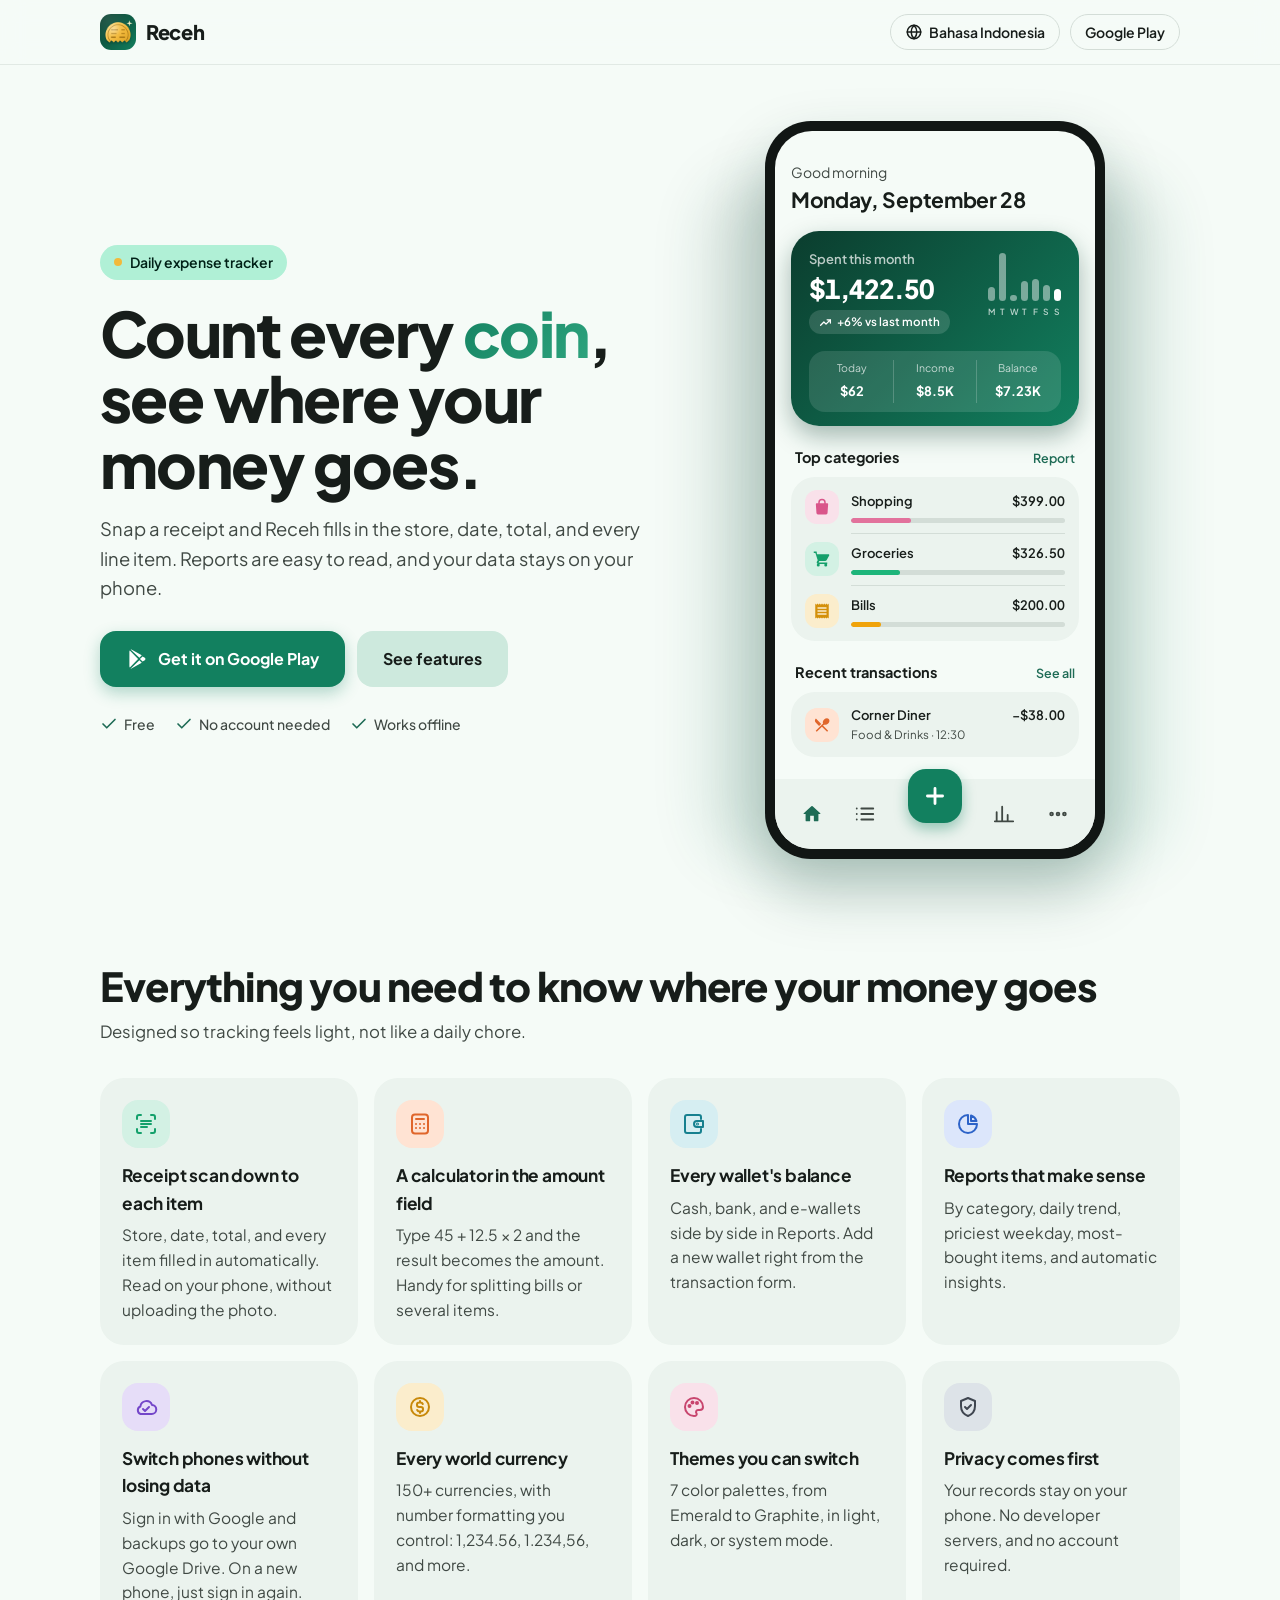
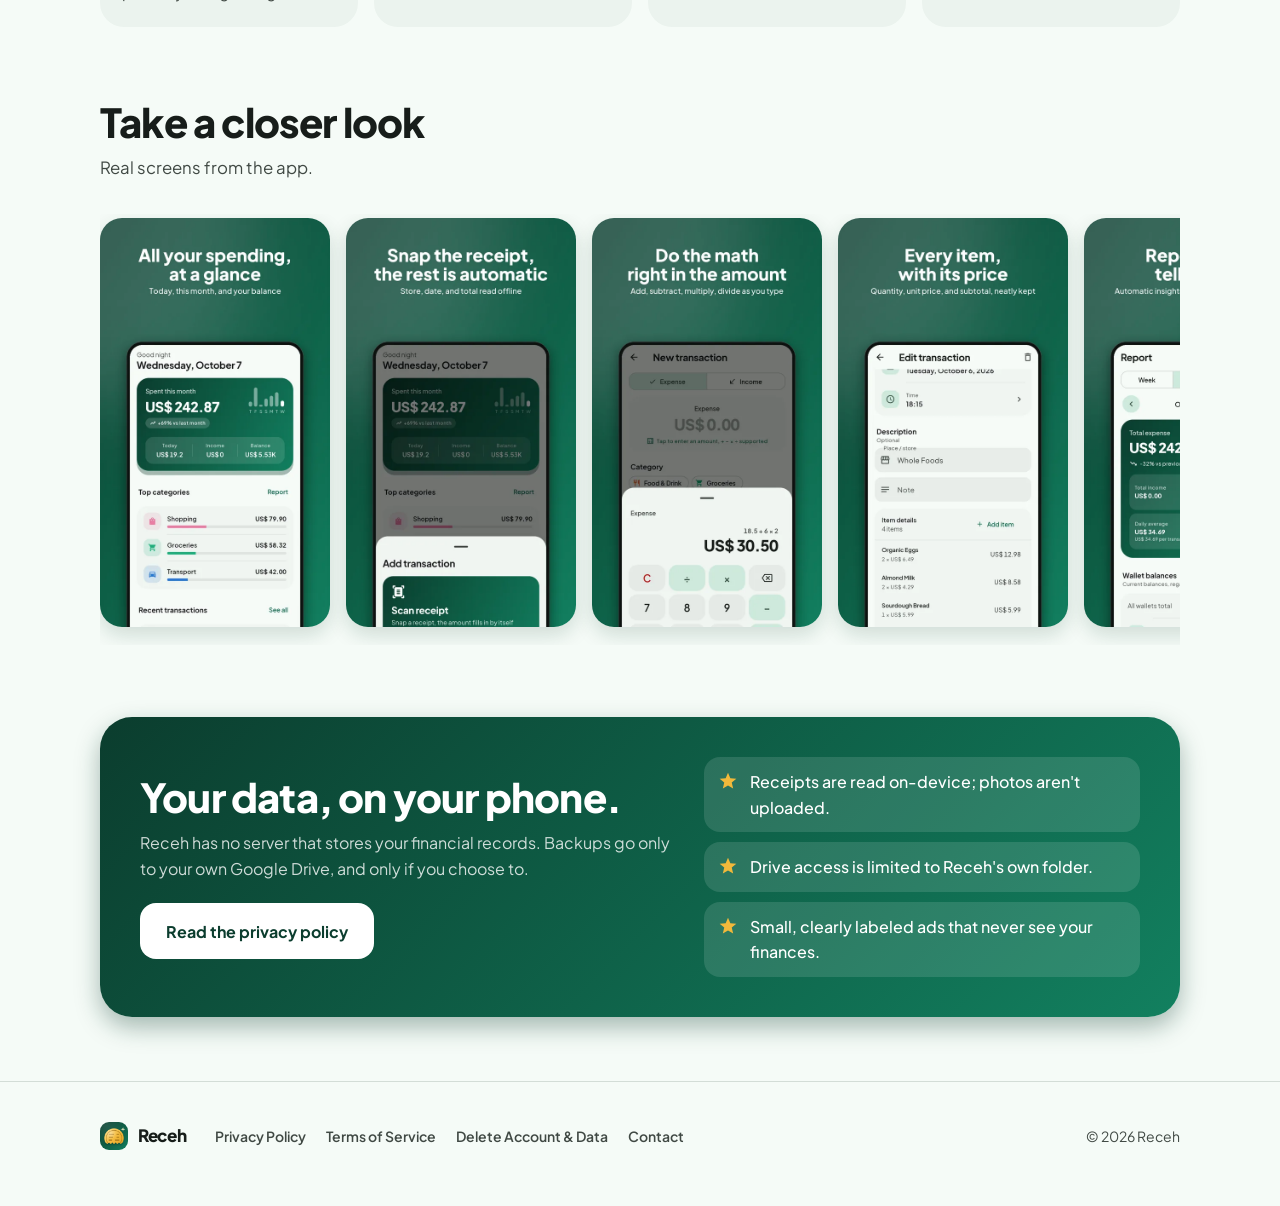
==== commit cee7ceb2: "Situs: kalkulator nominal, saldo dompet, dan tangkapan layar 1.0.6 Co-Authored-By: Claude Opus 5.5 <" ====
--- a/index.html
+++ b/index.html
@@ -14,7 +14,7 @@
 <link rel="preconnect" href="https://fonts.googleapis.com">
 <link rel="preconnect" href="https://fonts.gstatic.com" crossorigin>
 <link rel="stylesheet" href="https://fonts.googleapis.com/css2?family=Plus+Jakarta+Sans:wght@400;500;600;700;800&display=swap">
-<link rel="stylesheet" href="assets/site.css">
+<link rel="stylesheet" href="assets/site.css?v=2">
 <style>
   /* ---- Replika layar Beranda ---- */
   .stage { position: relative; display: flex; justify-content: center; }
@@ -23,7 +23,7 @@
     background: linear-gradient(135deg, var(--hero-a), var(--hero-b)); opacity: 0.14; filter: blur(30px);
   }
   .phone {
-    position: relative; width: 340px; max-width: 100%;
+    position: relative; width: min(340px, 100%);
     background: #111614; border-radius: 46px; padding: 10px;
     box-shadow: 0 30px 60px rgba(11, 61, 46, 0.28);
   }
@@ -80,7 +80,8 @@
   .fab svg { color: #fff; width: 26px; height: 26px; }
 
   /* ---- Fitur sebagai kartu dengan avatar kategori ---- */
-  .features { display: grid; grid-template-columns: repeat(3, 1fr); gap: 16px; }
+  .features { display: grid; grid-template-columns: repeat(4, 1fr); gap: 16px; }
+  @media (max-width: 1080px) { .features { grid-template-columns: repeat(3, 1fr); } }
   .feature { background: var(--surface-low); border-radius: var(--radius-card); padding: 22px; }
   .feature .av { width: 48px; height: 48px; border-radius: 16px; margin-bottom: 14px; }
   .feature .av svg { width: 24px; height: 24px; }
@@ -228,6 +229,16 @@
           <p><span class="id">Nama toko, tanggal, total, dan tiap barang terisi otomatis. Dibaca di HP, tanpa mengirim foto ke internet.</span><span class="en">Store, date, total, and every item filled in automatically. Read on your phone, without uploading the photo.</span></p>
         </article>
         <article class="feature">
+          <div class="av" style="background:#FFE3D3;color:#E0662B"><svg viewBox="0 0 24 24" fill="none" stroke="currentColor" stroke-width="2" stroke-linecap="round" stroke-linejoin="round"><rect x="4" y="2.5" width="16" height="19" rx="3"/><path d="M8 7h8M8 12h.01M12 12h.01M16 12h.01M8 16h.01M12 16h.01M16 16h.01"/></svg></div>
+          <h3><span class="id">Kalkulator di kolom nominal</span><span class="en">A calculator in the amount field</span></h3>
+          <p><span class="id">Ketik 45.000 + 12.500 × 2 dan hasilnya langsung jadi nominal. Cocok untuk patungan atau belanja beberapa barang.</span><span class="en">Type 45 + 12.5 × 2 and the result becomes the amount. Handy for splitting bills or several items.</span></p>
+        </article>
+        <article class="feature">
+          <div class="av" style="background:#D6EEF2;color:#16808F"><svg viewBox="0 0 24 24" fill="none" stroke="currentColor" stroke-width="2" stroke-linecap="round" stroke-linejoin="round"><path d="M19 7V5a2 2 0 0 0-2-2H5a2 2 0 0 0-2 2v14a2 2 0 0 0 2 2h12a2 2 0 0 0 2-2v-2"/><path d="M21 9h-6a3 3 0 0 0 0 6h6V9z"/><circle cx="15.5" cy="12" r=".5"/></svg></div>
+          <h3><span class="id">Saldo semua dompet</span><span class="en">Every wallet's balance</span></h3>
+          <p><span class="id">Tunai, rekening, dan e-wallet terlihat sekaligus di Laporan. Dompet baru bisa ditambah langsung dari form transaksi.</span><span class="en">Cash, bank, and e-wallets side by side in Reports. Add a new wallet right from the transaction form.</span></p>
+        </article>
+        <article class="feature">
           <div class="av" style="background:#DCE6FB;color:#2D63C8"><svg viewBox="0 0 24 24" fill="none" stroke="currentColor" stroke-width="2" stroke-linecap="round" stroke-linejoin="round"><path d="M21 12a9 9 0 1 1-9-9v9h9z"/><path d="M15 3.5A9 9 0 0 1 20.5 9H15V3.5z"/></svg></div>
           <h3><span class="id">Laporan yang mudah dipahami</span><span class="en">Reports that make sense</span></h3>
           <p><span class="id">Per kategori, tren harian, hari paling boros, barang yang paling sering dibeli, dan insight otomatis.</span><span class="en">By category, daily trend, priciest weekday, most-bought items, and automatic insights.</span></p>
@@ -268,6 +279,7 @@
         <img src="assets/shot-id-05.webp" alt="Tangkapan layar Receh 5" loading="lazy" width="540" height="960">
         <img src="assets/shot-id-06.webp" alt="Tangkapan layar Receh 6" loading="lazy" width="540" height="960">
         <img src="assets/shot-id-07.webp" alt="Tangkapan layar Receh 7" loading="lazy" width="540" height="960">
+        <img src="assets/shot-id-08.webp" alt="Tangkapan layar Receh 8" loading="lazy" width="540" height="960">
       </div>
       <div class="shots en">
         <img src="assets/shot-en-01.webp" alt="Receh home screen" loading="lazy" width="540" height="960">
@@ -277,6 +289,7 @@
         <img src="assets/shot-en-05.webp" alt="Receh screenshot 5" loading="lazy" width="540" height="960">
         <img src="assets/shot-en-06.webp" alt="Receh screenshot 6" loading="lazy" width="540" height="960">
         <img src="assets/shot-en-07.webp" alt="Receh screenshot 7" loading="lazy" width="540" height="960">
+        <img src="assets/shot-en-08.webp" alt="Receh screenshot 8" loading="lazy" width="540" height="960">
       </div>
     </div>
   </section>
@@ -313,6 +326,6 @@
   </div>
 </footer>
 
-<script src="assets/site.js" data-title-id="Receh — Catat Pengeluaran Harian" data-title-en="Receh — Daily Expense Tracker"></script>
+<script src="assets/site.js?v=2" data-title-id="Receh — Catat Pengeluaran Harian" data-title-en="Receh — Daily Expense Tracker"></script>
 </body>
 </html>
--- a/assets/site.css
+++ b/assets/site.css
@@ -110,6 +110,7 @@
 /* ---- Hero ---- */
 .hero { padding: 56px 0 40px; }
 .hero-grid { display: grid; grid-template-columns: 1.05fr 0.95fr; gap: 48px; align-items: center; }
+.hero-grid > * { min-width: 0; }
 .eyebrow {
   display: inline-flex; align-items: center; gap: 8px;
   background: var(--primary-container); color: var(--on-primary-container);
